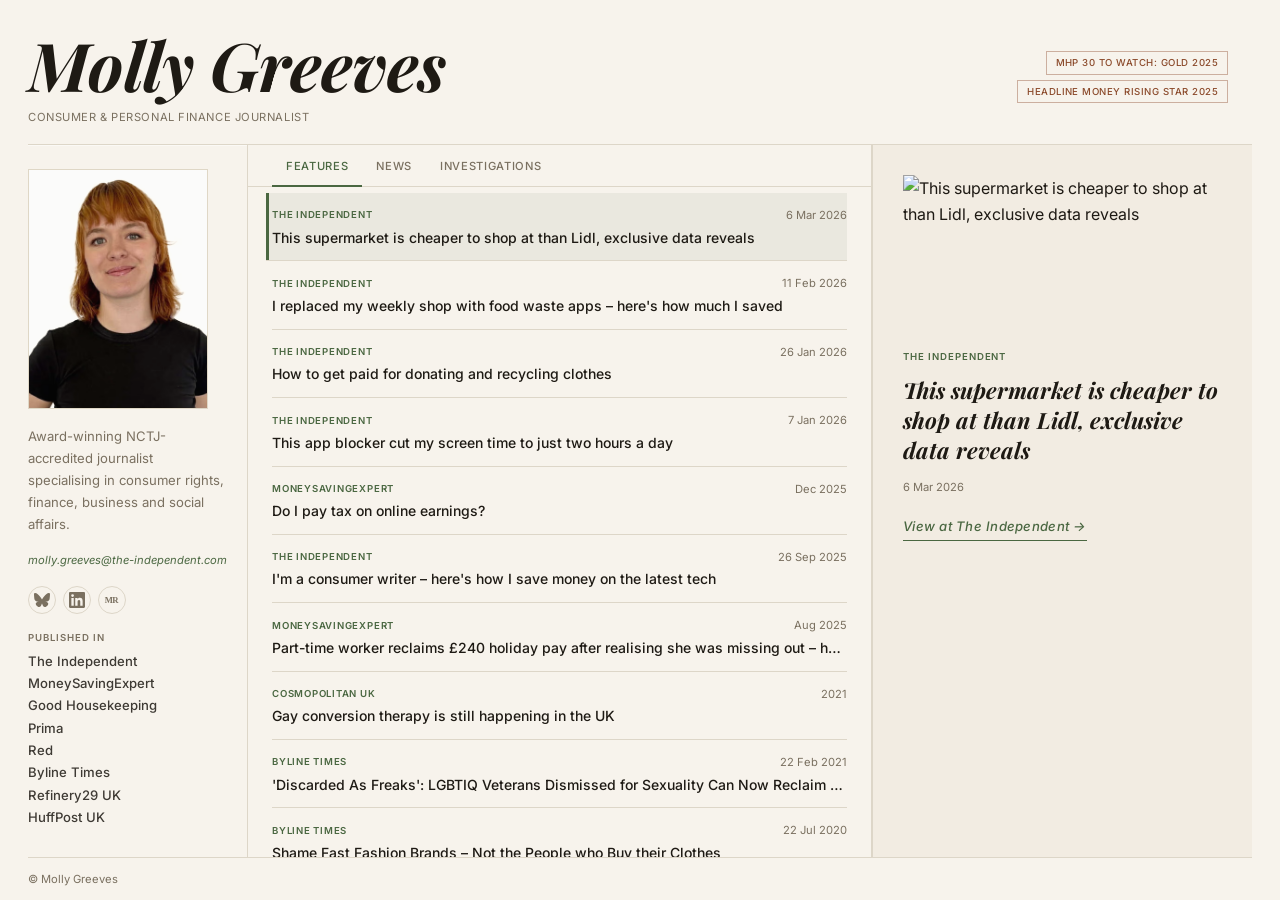
==== index.html @ 9651b490 "Tweaks" ====
<!DOCTYPE html>
<html lang="en">
<head>
  <meta charset="UTF-8">
  <meta name="viewport" content="width=device-width, initial-scale=1.0">
  <title>Molly Greeves – Journalist</title>
  <link rel="preconnect" href="https://fonts.googleapis.com">
  <link rel="preconnect" href="https://fonts.gstatic.com" crossorigin>
  <link href="https://fonts.googleapis.com/css2?family=Inter:wght@400;500;600&family=Playfair+Display:ital,wght@0,700;1,400;1,700&display=swap" rel="stylesheet">
  <link rel="stylesheet" href="theme-literary.css">
</head>
<body>
  <div class="site-wrapper">

    <!-- HEADER -->
    <header class="site-header">
      <div class="header-inner">
        <div class="header-name-block">
          <h1>Molly Greeves</h1>
          <p class="tagline">Consumer &amp; Personal Finance Journalist</p>
        </div>
        <div class="header-awards">
          <a href="https://www.mhpgroup.com/30-to-watch-journalism-awards-2025-gold-winners-revealed/" class="award-chip" target="_blank" rel="noopener noreferrer">MHP 30 to Watch: Gold 2025</a>
          <a href="https://headlinemoneyawards.co.uk/2026/en/page/rising-star-of-the-year-consumer-2025" class="award-chip" target="_blank" rel="noopener noreferrer">Headline Money Rising Star 2025</a>
        </div>
      </div>
      <div class="header-rule"></div>
    </header>

    <!-- MAIN 3-COLUMN LAYOUT -->
    <div class="main-layout">

      <!-- LEFT: Info column -->
      <div class="col-info">
        <div class="info-photo">
          <img src="./molly-greeves.avif" alt="Portrait of Molly Greeves" width="180" height="240">
        </div>
        <p class="info-bio">Award-winning NCTJ-accredited journalist specialising in consumer rights, finance, business and social affairs.</p>
        <a href="mailto:molly.greeves@the-independent.com" class="contact-email">molly.greeves@the-independent.com</a>
        <div class="social-icons">
          <a href="https://bsky.app/profile/mollygreeves.bsky.social" class="social-icon" aria-label="Bluesky" title="Bluesky" rel="noopener noreferrer" target="_blank">
            <svg xmlns="http://www.w3.org/2000/svg" width="16" height="16" viewBox="0 0 568 501" fill="currentColor" aria-hidden="true">
              <path d="M123.121 33.664C188.241 82.553 258.14 181.68 284 234.873c25.86-53.192 95.759-152.32 160.879-201.209C491.866-1.611 568-28.906 568 57.947c0 17.346-9.945 145.713-15.778 166.555-20.275 72.453-94.155 90.933-159.875 79.748C507.222 323.8 536.444 388.56 473.333 453.32c-119.86 122.992-172.272-30.859-185.702-70.281-2.462-7.227-3.614-10.608-3.631-7.733-.017-2.875-1.169.506-3.631 7.733-13.43 39.422-65.842 193.273-185.702 70.281-63.111-64.76-33.889-129.52 80.986-149.07-65.72 11.185-139.6-7.295-159.875-79.748C9.945 203.659 0 75.293 0 57.947 0-28.906 76.135-1.611 123.121 33.664z"/>
            </svg>
          </a>
          <a href="https://uk.linkedin.com/in/molly-greeves-81921115a" class="social-icon" aria-label="LinkedIn" title="LinkedIn" rel="noopener noreferrer" target="_blank">
            <svg xmlns="http://www.w3.org/2000/svg" width="16" height="16" viewBox="0 0 24 24" fill="currentColor" aria-hidden="true">
              <path d="M20.447 20.452h-3.554v-5.569c0-1.328-.027-3.037-1.852-3.037-1.853 0-2.136 1.445-2.136 2.939v5.667H9.351V9h3.414v1.561h.046c.477-.9 1.637-1.85 3.37-1.85 3.601 0 4.267 2.37 4.267 5.455v6.286zM5.337 7.433a2.062 2.062 0 0 1-2.063-2.065 2.064 2.064 0 1 1 2.063 2.065zm1.782 13.019H3.555V9h3.564v11.452zM22.225 0H1.771C.792 0 0 .774 0 1.729v20.542C0 23.227.792 24 1.771 24h20.451C23.2 24 24 23.227 24 22.271V1.729C24 .774 23.2 0 22.222 0h.003z"/>
            </svg>
          </a>
          <a href="https://muckrack.com/molly-greeves" class="social-icon" aria-label="Muck Rack" title="Muck Rack" rel="noopener noreferrer" target="_blank">
            <svg xmlns="http://www.w3.org/2000/svg" width="16" height="16" viewBox="0 0 24 24" fill="currentColor" aria-hidden="true">
              <text x="1" y="17" font-family="serif" font-size="13" font-weight="bold" letter-spacing="-1">MR</text>
            </svg>
          </a>
        </div>
        <div class="info-published">
          <h3 class="info-label">Published in</h3>
          <ul class="info-pub-list">
            <li><a href="https://www.independent.co.uk/author/molly-greeves" target="_blank" rel="noopener noreferrer">The Independent</a></li>
            <li><a href="https://www.moneysavingexpert.com/team/molly-greeves/" target="_blank" rel="noopener noreferrer">MoneySavingExpert</a></li>
            <li><a href="https://www.goodhousekeeping.com/uk/author/241026/molly-greeves/" target="_blank" rel="noopener noreferrer">Good Housekeeping</a></li>
            <li>Prima</li>
            <li>Red</li>
            <li><a href="https://bylinetimes.com/author/mollygreeves/" target="_blank" rel="noopener noreferrer">Byline Times</a></li>
            <li><a href="https://www.refinery29.com/en-gb/author/molly-greeves" target="_blank" rel="noopener noreferrer">Refinery29 UK</a></li>
            <li><a href="https://www.huffingtonpost.co.uk/author/molly-greeves" target="_blank" rel="noopener noreferrer">HuffPost UK</a></li>
          </ul>
        </div>
      </div>

      <!-- CENTER: Tabs + List -->
      <div class="col-list">
        <nav class="list-tabs" role="tablist">
          <button class="list-tab active" data-tab="features" role="tab" aria-selected="true">Features</button>
          <button class="list-tab" data-tab="news" role="tab" aria-selected="false">News</button>
          <button class="list-tab" data-tab="investigations" role="tab" aria-selected="false">Investigations</button>
        </nav>

        <!-- FEATURES -->
        <ul class="item-list active" id="tab-features" role="tabpanel"></ul>

        <!-- NEWS -->
        <ul class="item-list" id="tab-news" role="tabpanel"></ul>

        <!-- INVESTIGATIONS -->
        <ul class="item-list" id="tab-investigations" role="tabpanel"></ul>
      </div>

      <!-- RIGHT: Preview pane -->
      <aside class="col-preview">
        <div class="preview-inner">
          <div class="preview-content" id="preview-content">
            <img class="preview-image" id="preview-image-el" src="" alt="" style="display:none">
            <p class="preview-pub" id="preview-pub-el"></p>
            <h2 class="preview-title" id="preview-title-el"></h2>
            <p class="preview-date" id="preview-date-el"></p>
            <p class="preview-excerpt" id="preview-excerpt-el"></p>
            <a href="#!" class="preview-cta" id="preview-cta-el" target="_blank" rel="noopener noreferrer">Read article &rarr;</a>
          </div>
        </div>
      </aside>

    </div><!-- /.main-layout -->

    <!-- FOOTER -->
    <footer class="site-footer">
      <p>&copy; Molly Greeves</p>
    </footer>

  </div><!-- /.site-wrapper -->

  <script src="content.js"></script>
  <script src="script.js"></script>
</body>
</html>
---- theme-literary.css ----
/* ══════════════════════════════════════════════════════════════
   THEME: Literary
   Warm parchment cream, aged-ink dark brown, dusty sage accent.
   Evokes quality long-form writing — think LRB, NYRB, or the
   endpapers of a well-made book. Restrained, considered, serious.
   ══════════════════════════════════════════════════════════════ */

/* ── Reset & Base ─────────────────────────────────────────────── */
*, *::before, *::after {
  box-sizing: border-box;
  margin: 0;
  padding: 0;
}

:root {
  --bg: #f7f3ec;
  --text: #1e1a14;
  --accent: #4a6741;          /* muted sage/forest green */
  --accent-warm: #8b4a2b;     /* terracotta — awards, badges, recognition */
  --muted: #7a7060;
  --border: #ddd6c8;
  --preview-bg: #f2ece2;
}

html, body {
  height: 100%;
  overflow: hidden;
}

body {
  background: var(--bg);
  color: var(--text);
  font-family: 'Inter', system-ui, sans-serif;
  line-height: 1.65;
  font-size: 16px;
}

a {
  color: inherit;
  text-decoration: none;
}

ul {
  list-style: none;
}

/* ── Page Load ─────────────────────────────────────────────────── */
@keyframes siteFadeIn {
  from { opacity: 0; }
  to   { opacity: 1; }
}

/* ── Site Wrapper ─────────────────────────────────────────────── */
.site-wrapper {
  display: grid;
  grid-template-rows: auto 1fr auto;
  height: 100vh;
  max-width: 1280px;
  margin: 0 auto;
  padding: 0 28px;
  overflow: hidden;
  animation: siteFadeIn 2.5s ease;
}

/* ── Header ───────────────────────────────────────────────────── */
.site-header {
  padding: 28px 0 0;
  background: var(--bg);
  flex-shrink: 0;
}

.header-inner {
  display: grid;
  grid-template-columns: 1fr auto auto;
  gap: 24px;
  align-items: center;
  padding-bottom: 18px;
}

.site-header h1 {
  font-family: 'Playfair Display', Georgia, serif;
  font-size: clamp(2.8rem, 5.5vw, 4.2rem);
  font-style: italic;
  font-weight: 700;
  letter-spacing: -0.01em;
  line-height: 1.08;
  color: var(--text);
}

.tagline {
  font-size: 0.7rem;
  font-weight: 400;
  letter-spacing: 0.05em;
  text-transform: uppercase;
  color: var(--muted);
  margin-top: 7px;
  font-style: normal;
}

.header-awards {
  display: flex;
  flex-direction: column;
  align-items: flex-end;
  gap: 5px;
  flex-shrink: 0;
}

/* Awards use terracotta — consistent signal for achievement/recognition */
.award-chip {
  display: inline-block;
  font-size: 0.6rem;
  font-weight: 500;
  letter-spacing: 0.05em;
  text-transform: uppercase;
  color: var(--accent-warm);
  border: 1px solid rgba(139, 74, 43, 0.4);
  border-radius: 0;
  padding: 3px 9px;
  white-space: nowrap;
  transition: transform 0.2s ease, background-color 0.2s ease;
  font-family: 'Inter', system-ui, sans-serif;
}

.award-chip:hover {
  transform: translateY(-1px);
  background: rgba(139, 74, 43, 0.07);
}

.award-chip:focus-visible {
  outline: 2px solid var(--accent-warm);
  outline-offset: 2px;
}

.header-contact {
  display: flex;
  flex-direction: column;
  align-items: flex-end;
  gap: 8px;
  flex-shrink: 0;
}

.contact-email {
  font-size: 0.7rem;
  color: var(--accent);
  font-weight: 400;
  font-style: italic;
  transition: opacity 0.15s;
}

.contact-email:hover { opacity: 0.7; }

.contact-email:focus-visible {
  outline: 2px solid var(--accent);
  outline-offset: 2px;
}

.social-icons {
  display: flex;
  gap: 7px;
  align-items: center;
}

.social-icon {
  display: flex;
  align-items: center;
  justify-content: center;
  width: 28px;
  height: 28px;
  color: var(--muted);
  border: 1px solid var(--border);
  border-radius: 50%;
  transition: color 0.2s, border-color 0.2s, transform 0.15s ease;
}

.social-icon:hover {
  color: var(--accent);
  border-color: var(--accent);
  transform: scale(1.1);
}

.social-icon:focus-visible {
  outline: 2px solid var(--accent);
  outline-offset: 2px;
}

.header-rule {
  height: 1px;
  background: var(--border);
  border: none;
  box-shadow: 0 1px 0 rgba(255,255,255,0.5);
}

/* ── Main 3-Column Layout ─────────────────────────────────────── */
.main-layout {
  display: grid;
  grid-template-columns: 220px 1fr 380px;
  gap: 0;
  overflow: hidden;
  min-height: 0;
}

/* ── Left: Info Column ────────────────────────────────────────── */
.col-info {
  padding: 24px 20px 24px 0;
  border-right: 1px solid var(--border);
  display: flex;
  flex-direction: column;
  gap: 16px;
  overflow: hidden;
}

.info-photo img {
  display: block;
  width: 100%;
  max-width: 180px;
  height: auto;
  aspect-ratio: 3 / 4;
  object-fit: cover;
  border: 1px solid var(--border);
  filter: sepia(8%) contrast(0.97);
  transition: filter 0.5s ease;
}

.info-photo:hover img {
  filter: sepia(0%) contrast(1);
}

.info-bio {
  font-size: 0.82rem;
  line-height: 1.68;
  color: var(--muted);
}

.info-label {
  font-size: 0.6rem;
  font-weight: 600;
  letter-spacing: 0.1em;
  text-transform: uppercase;
  color: var(--muted);
  margin-bottom: 6px;
}

.info-pub-list {
  display: flex;
  flex-direction: column;
  gap: 4px;
}

.info-pub-list li {
  font-size: 0.82rem;
  color: var(--text);
  font-weight: 500;
  line-height: 1.4;
  opacity: 0.85;
}

.info-pub-list li a {
  position: relative;
  display: inline-block;
}

.info-pub-list li a::after {
  content: '';
  position: absolute;
  bottom: -1px;
  left: 0;
  width: 0;
  height: 1px;
  background: var(--accent);
  transition: width 0.25s ease;
}

.info-pub-list li a:hover::after {
  width: 100%;
}

/* ── Center: List Column ─────────────────────────────────────── */
.col-list {
  display: flex;
  flex-direction: column;
  overflow: hidden;
  min-height: 0;
  border-right: 1px solid var(--border);
}

/* Tabs */
.list-tabs {
  display: flex;
  gap: 0;
  border-bottom: 1px solid var(--border);
  flex-shrink: 0;
  padding: 0 24px;
  background: var(--bg);
}

.list-tab {
  background: transparent;
  border: none;
  border-bottom: 2px solid transparent;
  font-family: 'Inter', system-ui, sans-serif;
  font-size: 0.7rem;
  font-weight: 500;
  letter-spacing: 0.06em;
  text-transform: uppercase;
  color: var(--muted);
  cursor: pointer;
  padding: 14px 14px 12px;
  margin-bottom: -1px;
  transition: color 0.2s, border-color 0.2s;
}

.list-tab:hover { color: var(--text); }

.list-tab.active {
  color: var(--accent);
  border-bottom-color: var(--accent);
}

.list-tab:focus-visible {
  outline: 2px solid var(--accent);
  outline-offset: -4px;
}

/* Item list (scrollable) */
.item-list {
  display: none;
  flex-direction: column;
  overflow-y: auto;
  flex: 1;
  padding: 6px 24px 0;
  scrollbar-width: thin;
  scrollbar-color: var(--border) transparent;
}

.item-list.active { display: flex; }

.item-list::-webkit-scrollbar { width: 4px; }
.item-list::-webkit-scrollbar-track { background: transparent; }
.item-list::-webkit-scrollbar-thumb { background: var(--border); border-radius: 0; }

/* Individual rows */
.list-item {
  display: flex;
  flex-direction: column;
  gap: 4px;
  padding: 13px 0;
  border-left: none;
  border-bottom: 1px solid var(--border);
  cursor: pointer;
  transition: background 0.15s, box-shadow 0.15s;
  min-width: 0;
}

.list-item:hover {
  background: rgba(74, 103, 65, 0.05);
  padding-left: 6px;
  margin-left: -6px;
  transition: background 0.2s, padding-left 0.2s;
}

/* Selected state — persists until another item is chosen */
.list-item.selected {
  background: rgba(74, 103, 65, 0.08);
  box-shadow: inset 3px 0 0 var(--accent);
  padding-left: 6px;
  margin-left: -6px;
}

.list-item.selected:hover {
  padding-left: 6px;
  margin-left: -6px;
  background: rgba(74, 103, 65, 0.11);
}

.list-item:focus-visible {
  outline: 2px solid var(--accent);
  outline-offset: -2px;
}

.item-meta {
  display: flex;
  align-items: center;
  justify-content: space-between;
  gap: 8px;
  min-width: 0;
}

.item-pub {
  font-size: 0.6rem;
  font-weight: 600;
  letter-spacing: 0.08em;
  text-transform: uppercase;
  color: var(--accent);
  white-space: nowrap;
  display: flex;
  align-items: center;
  gap: 5px;
}

.item-title {
  font-size: 0.875rem;
  font-weight: 500;
  color: var(--text);
  white-space: nowrap;
  overflow: hidden;
  text-overflow: ellipsis;
  line-height: 1.35;
}

.item-year {
  font-size: 0.7rem;
  color: var(--muted);
  flex-shrink: 0;
  white-space: nowrap;
  font-weight: 400;
}

.item-badge {
  display: inline-block;
  padding: 1px 6px;
  font-size: 0.57rem;
  font-weight: 600;
  letter-spacing: 0.07em;
  text-transform: uppercase;
  background: transparent;
  color: var(--accent-warm);
  border: 1px solid var(--accent-warm);
  border-radius: 0;
  flex-shrink: 0;
  white-space: nowrap;
  line-height: 1.6;
}

.item-badge.campaign {
  background: var(--accent-warm);
  color: var(--bg);
}

/* ── Right: Preview Pane ─────────────────────────────────────── */
.col-preview {
  position: relative;
  overflow: hidden;
  background: var(--preview-bg);
  border-left: 1px solid var(--border);
}

.preview-inner {
  position: relative;
  height: 100%;
  width: 100%;
}

.preview-default,
.preview-content {
  position: absolute;
  inset: 0;
  padding: 30px 30px 26px;
  transition: opacity 0.3s ease, transform 0.3s ease;
  overflow-y: auto;
  scrollbar-width: thin;
  scrollbar-color: var(--border) transparent;
}

.preview-default { opacity: 1; pointer-events: auto; }
.preview-content { opacity: 0; pointer-events: none; transform: translateY(8px); }

.preview-inner.showing-content .preview-default { opacity: 0; pointer-events: none; }
.preview-inner.showing-content .preview-content { opacity: 1; pointer-events: auto; transform: translateY(0); }

.preview-photo img {
  display: block;
  width: 100%;
  max-width: 280px;
  height: auto;
  aspect-ratio: 3 / 4;
  object-fit: cover;
  border: 1px solid var(--border);
  margin-bottom: 18px;
  filter: sepia(8%) contrast(0.97);
}

.preview-default-bio {
  font-size: 0.82rem;
  color: var(--muted);
  line-height: 1.75;
  font-style: italic;
}

.preview-image {
  width: 100%;
  height: 160px;
  object-fit: cover;
  margin-bottom: 14px;
  display: block;
}

.preview-pub {
  font-size: 0.6rem;
  font-weight: 600;
  letter-spacing: 0.1em;
  text-transform: uppercase;
  color: var(--accent);
  margin-bottom: 10px;
}

.preview-title {
  font-family: 'Playfair Display', Georgia, serif;
  font-size: 1.4rem;
  font-weight: 700;
  font-style: italic;
  line-height: 1.35;
  color: var(--text);
  margin-bottom: 12px;
}

.preview-date {
  font-size: 0.7rem;
  color: var(--muted);
  margin-bottom: 16px;
  font-weight: 400;
}

.preview-excerpt {
  font-size: 0.875rem;
  color: var(--muted);
  line-height: 1.8;
  margin-bottom: 20px;
}

.preview-excerpt:empty { display: none; }

.preview-badge {
  display: inline-block;
  padding: 2px 8px;
  font-size: 0.6rem;
  font-weight: 600;
  letter-spacing: 0.08em;
  text-transform: uppercase;
  border-radius: 0;
  margin-bottom: 12px;
  background: transparent;
  color: var(--accent-warm);
  border: 1px solid var(--accent-warm);
}

.preview-badge.campaign {
  background: var(--accent-warm);
  color: var(--bg);
}

.preview-cta {
  display: inline-block;
  font-size: 0.82rem;
  font-weight: 500;
  color: var(--accent);
  letter-spacing: 0.02em;
  transition: opacity 0.15s;
  border-bottom: 1px solid currentColor;
  padding-bottom: 2px;
  font-style: italic;
}

.preview-cta:hover { opacity: 0.7; }

.preview-cta .cta-arrow {
  display: inline-block;
  transition: transform 0.2s ease;
}

.preview-cta:hover .cta-arrow {
  transform: translateX(4px);
}

.preview-cta:focus-visible {
  outline: 2px solid var(--accent);
  outline-offset: 3px;
}

/* ── Footer ───────────────────────────────────────────────────── */
.site-footer {
  padding: 12px 0;
  border-top: 1px solid var(--border);
  background: var(--bg);
  flex-shrink: 0;
}

.site-footer p {
  font-size: 0.7rem;
  color: var(--muted);
}

.site-footer a {
  color: var(--accent);
  transition: opacity 0.15s;
}

.site-footer a:hover { opacity: 0.7; }

/* ── Mobile (≤900px) ─────────────────────────────────────────── */
@media (max-width: 900px) {
  html, body { overflow: auto; }

  .site-wrapper {
    height: auto;
    overflow: auto;
    padding: 0 16px;
    grid-template-rows: auto auto auto;
  }

  .header-inner {
    grid-template-columns: 1fr;
    gap: 12px;
  }

  .header-awards,
  .header-contact { align-items: flex-start; }

  .header-awards {
    flex-direction: row;
    flex-wrap: wrap;
    gap: 4px;
  }

  .main-layout {
    grid-template-columns: 1fr;
    overflow: visible;
  }

  .col-info {
    display: grid;
    grid-template-columns: 100px 1fr;
    grid-template-rows: auto auto;
    column-gap: 16px;
    row-gap: 12px;
    align-items: start;
    border-right: none;
    border-bottom: 1px solid var(--border);
    padding: 20px 0;
    flex-direction: unset;
    flex-wrap: unset;
  }

  .info-photo {
    grid-row: 1 / 2;
    grid-column: 1 / 2;
  }

  .info-bio,
  .contact-email,
  .social-icons {
    grid-column: 2 / 3;
  }

  .info-published {
    grid-column: 1 / -1;
    border-top: 1px solid var(--border);
    padding-top: 12px;
  }

  .info-photo img { max-width: 100px; }

  .col-list {
    border-right: none;
    overflow: visible;
  }

  .item-list {
    overflow: visible;
    max-height: none;
  }

  .col-preview { display: none; }

  .list-tabs {
    padding: 0;
    overflow-x: auto;
    scrollbar-width: none;
  }

  .list-tabs::-webkit-scrollbar { display: none; }
  .list-tab { white-space: nowrap; flex-shrink: 0; }

  .item-list { padding: 0 4px; }

  .item-title {
    white-space: normal;
    overflow: visible;
    text-overflow: unset;
  }

  .list-item {
    min-height: 56px;
  }

  .list-item:active {
    background: rgba(74, 103, 65, 0.06);
  }

  /* No selected indicator on mobile — no preview pane to connect it to */
  .list-item.selected {
    box-shadow: none;
    background: transparent;
  }
}

/* ── Reduced motion ──────────────────────────────────────────── */
@media (prefers-reduced-motion: reduce) {
  *, *::before, *::after {
    transition-duration: 0.01ms !important;
    animation-duration: 0.01ms !important;
  }
}
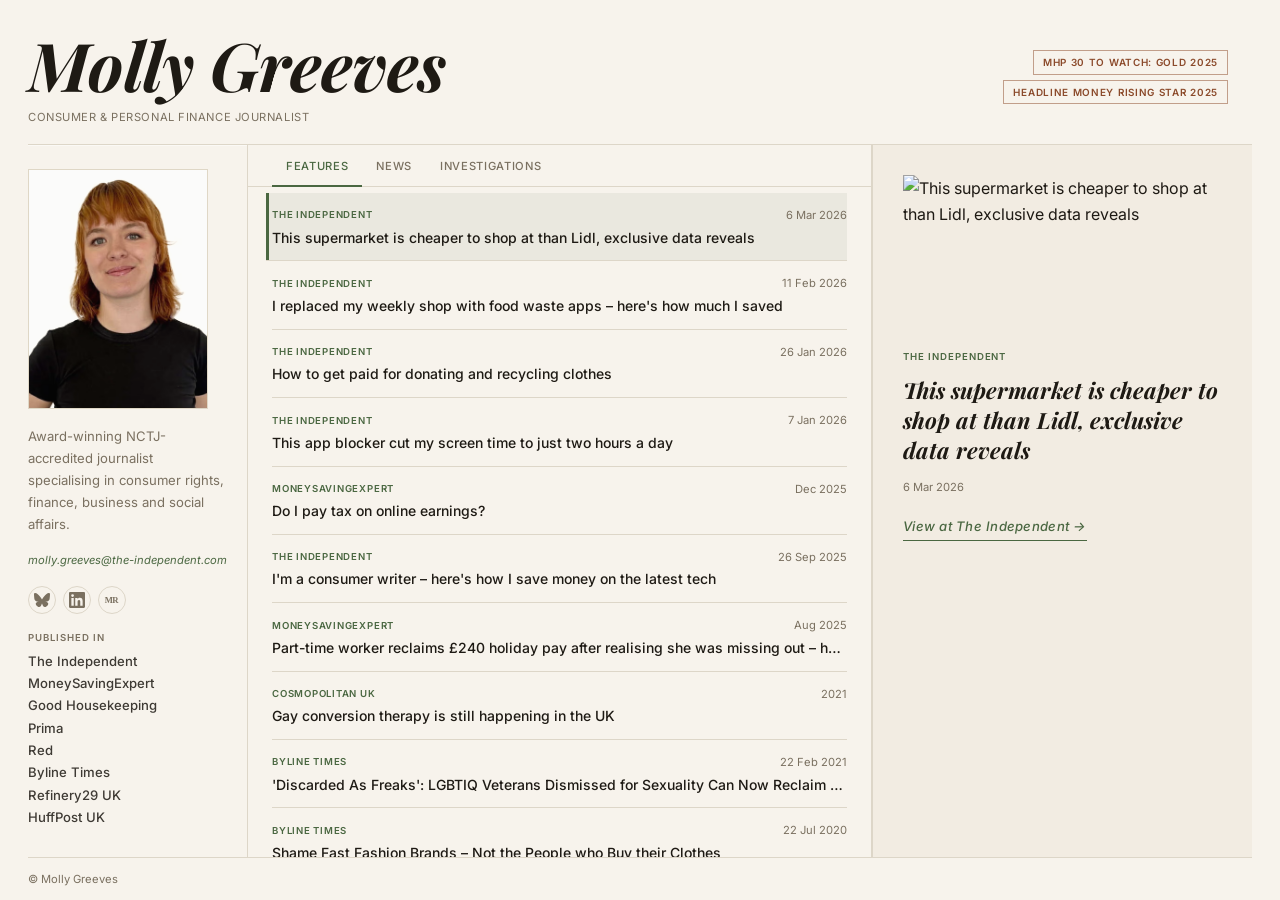
==== commit 83f9874c: "Mobile changes" ====
--- a/index.html
+++ b/index.html
@@ -110,6 +110,19 @@
 
   </div><!-- /.site-wrapper -->
 
+  <!-- MOBILE: Article preview sheet (hidden on desktop) -->
+  <div class="mobile-sheet-overlay" id="mobile-sheet-overlay" aria-hidden="true"></div>
+  <div class="mobile-sheet" id="mobile-sheet" role="dialog" aria-modal="true" aria-hidden="true" aria-labelledby="sheet-title-el">
+    <div class="mobile-sheet-handle" aria-hidden="true"></div>
+    <div class="mobile-sheet-inner">
+      <p class="mobile-sheet-pub" id="sheet-pub-el"></p>
+      <h2 class="mobile-sheet-title" id="sheet-title-el"></h2>
+      <p class="mobile-sheet-date" id="sheet-date-el"></p>
+      <p class="mobile-sheet-excerpt" id="sheet-excerpt-el"></p>
+      <a href="#!" class="mobile-sheet-cta" id="sheet-cta-el" target="_blank" rel="noopener noreferrer">Read article &rarr;</a>
+    </div>
+  </div>
+
   <script src="content.js"></script>
   <script src="script.js"></script>
 </body>
--- a/theme-literary.css
+++ b/theme-literary.css
@@ -108,12 +108,12 @@
 /* Awards use terracotta — consistent signal for achievement/recognition */
 .award-chip {
   display: inline-block;
-  font-size: 0.6rem;
-  font-weight: 500;
-  letter-spacing: 0.05em;
+  font-size: 0.62rem;
+  font-weight: 600;
+  letter-spacing: 0.07em;
   text-transform: uppercase;
   color: var(--accent-warm);
-  border: 1px solid rgba(139, 74, 43, 0.4);
+  border: 1.5px solid rgba(139, 74, 43, 0.5);
   border-radius: 0;
   padding: 3px 9px;
   white-space: nowrap;
@@ -696,10 +696,132 @@
     background: rgba(74, 103, 65, 0.06);
   }
 
-  /* No selected indicator on mobile — no preview pane to connect it to */
+  /* Selected state restored — connects visually to the bottom sheet */
   .list-item.selected {
-    box-shadow: none;
-    background: transparent;
+    background: rgba(74, 103, 65, 0.06);
+    box-shadow: inset 3px 0 0 var(--accent);
+    padding-left: 6px;
+    margin-left: -6px;
+  }
+
+  /* ── Social icons: larger touch targets on mobile ──────────── */
+  .social-icon {
+    width: 36px;
+    height: 36px;
+  }
+}
+
+/* ── Mobile sheet (≤900px) ───────────────────────────────────── */
+.mobile-sheet-overlay,
+.mobile-sheet {
+  display: none;
+}
+
+@media (max-width: 900px) {
+  .mobile-sheet-overlay {
+    display: block;
+    position: fixed;
+    inset: 0;
+    background: rgba(30, 26, 20, 0);
+    z-index: 100;
+    pointer-events: none;
+    transition: background 0.3s ease;
+  }
+
+  .mobile-sheet-overlay.visible {
+    background: rgba(30, 26, 20, 0.4);
+    pointer-events: auto;
+  }
+
+  .mobile-sheet {
+    display: block;
+    position: fixed;
+    bottom: 0;
+    left: 0;
+    right: 0;
+    background: var(--preview-bg);
+    border-top: 2px solid var(--text);
+    box-shadow: 0 -4px 0 var(--border);
+    z-index: 101;
+    transform: translateY(100%);
+    transition: transform 0.32s cubic-bezier(0.32, 0.72, 0, 1);
+    max-height: 72vh;
+    overflow-y: auto;
+    -webkit-overflow-scrolling: touch;
+    scrollbar-width: thin;
+    scrollbar-color: var(--border) transparent;
+  }
+
+  .mobile-sheet.visible {
+    transform: translateY(0);
+  }
+
+  .mobile-sheet-handle {
+    width: 36px;
+    height: 3px;
+    background: var(--border);
+    border-radius: 2px;
+    margin: 14px auto 0;
+  }
+
+  .mobile-sheet-inner {
+    padding: 18px 22px calc(22px + env(safe-area-inset-bottom, 0px));
+  }
+
+  .mobile-sheet-pub {
+    font-size: 0.6rem;
+    font-weight: 600;
+    letter-spacing: 0.1em;
+    text-transform: uppercase;
+    color: var(--accent);
+    margin-bottom: 10px;
+  }
+
+  .mobile-sheet-title {
+    font-family: 'Playfair Display', Georgia, serif;
+    font-size: 1.3rem;
+    font-weight: 700;
+    font-style: italic;
+    line-height: 1.3;
+    color: var(--text);
+    margin-bottom: 8px;
+    letter-spacing: -0.01em;
+  }
+
+  .mobile-sheet-date {
+    font-size: 0.7rem;
+    color: var(--muted);
+    margin-bottom: 14px;
+  }
+
+  .mobile-sheet-excerpt {
+    font-size: 0.875rem;
+    color: var(--muted);
+    line-height: 1.8;
+    margin-bottom: 22px;
+  }
+
+  .mobile-sheet-excerpt:empty { display: none; }
+
+  .mobile-sheet-cta {
+    display: block;
+    background: var(--accent);
+    color: var(--bg);
+    text-align: center;
+    padding: 14px 20px;
+    font-family: 'Inter', system-ui, sans-serif;
+    font-size: 0.75rem;
+    font-weight: 600;
+    letter-spacing: 0.08em;
+    text-transform: uppercase;
+    transition: opacity 0.15s;
+  }
+
+  .mobile-sheet-cta:active { opacity: 0.8; }
+
+  .mobile-sheet-cta:focus-visible {
+    outline: 2px solid var(--accent-warm);
+    outline-offset: 2px;
   }
 }
 
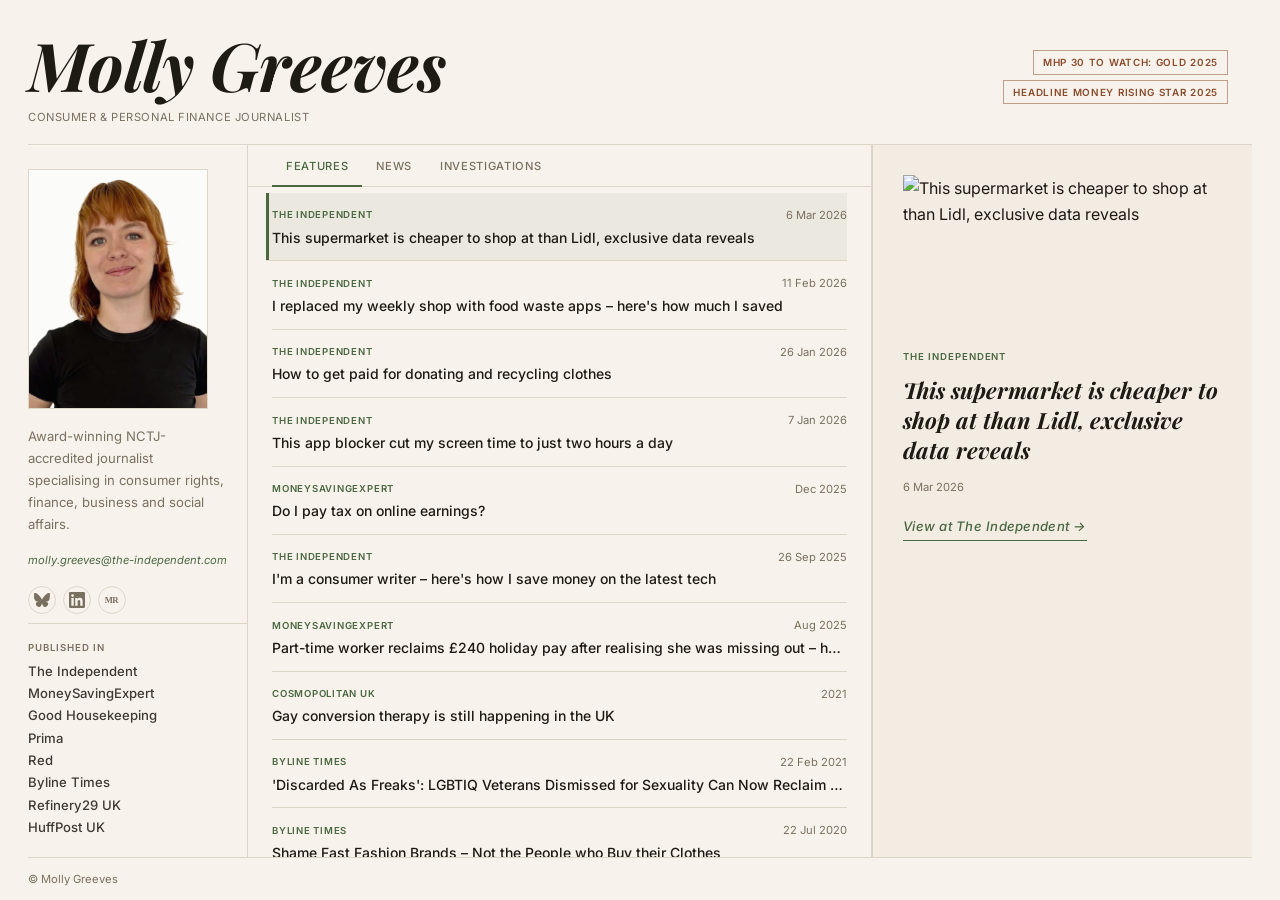
==== commit f3516a04: "Mobile tweaks" ====
--- a/index.html
+++ b/index.html
@@ -54,19 +54,6 @@
             </svg>
           </a>
         </div>
-        <div class="info-published">
-          <h3 class="info-label">Published in</h3>
-          <ul class="info-pub-list">
-            <li><a href="https://www.independent.co.uk/author/molly-greeves" target="_blank" rel="noopener noreferrer">The Independent</a></li>
-            <li><a href="https://www.moneysavingexpert.com/team/molly-greeves/" target="_blank" rel="noopener noreferrer">MoneySavingExpert</a></li>
-            <li><a href="https://www.goodhousekeeping.com/uk/author/241026/molly-greeves/" target="_blank" rel="noopener noreferrer">Good Housekeeping</a></li>
-            <li>Prima</li>
-            <li>Red</li>
-            <li><a href="https://bylinetimes.com/author/mollygreeves/" target="_blank" rel="noopener noreferrer">Byline Times</a></li>
-            <li><a href="https://www.refinery29.com/en-gb/author/molly-greeves" target="_blank" rel="noopener noreferrer">Refinery29 UK</a></li>
-            <li><a href="https://www.huffingtonpost.co.uk/author/molly-greeves" target="_blank" rel="noopener noreferrer">HuffPost UK</a></li>
-          </ul>
-        </div>
       </div>
 
       <!-- CENTER: Tabs + List -->
@@ -101,6 +88,21 @@
         </div>
       </aside>
 
+      <!-- PUBLISHED IN (below article list on mobile, col-1 row-2 on desktop) -->
+      <div class="info-published">
+        <h3 class="info-label">Published in</h3>
+        <ul class="info-pub-list">
+          <li><a href="https://www.independent.co.uk/author/molly-greeves" target="_blank" rel="noopener noreferrer">The Independent</a></li>
+          <li><a href="https://www.moneysavingexpert.com/team/molly-greeves/" target="_blank" rel="noopener noreferrer">MoneySavingExpert</a></li>
+          <li><a href="https://www.goodhousekeeping.com/uk/author/241026/molly-greeves/" target="_blank" rel="noopener noreferrer">Good Housekeeping</a></li>
+          <li>Prima</li>
+          <li>Red</li>
+          <li><a href="https://bylinetimes.com/author/mollygreeves/" target="_blank" rel="noopener noreferrer">Byline Times</a></li>
+          <li><a href="https://www.refinery29.com/en-gb/author/molly-greeves" target="_blank" rel="noopener noreferrer">Refinery29 UK</a></li>
+          <li><a href="https://www.huffingtonpost.co.uk/author/molly-greeves" target="_blank" rel="noopener noreferrer">HuffPost UK</a></li>
+        </ul>
+      </div>
+
     </div><!-- /.main-layout -->
 
     <!-- FOOTER -->
--- a/theme-literary.css
+++ b/theme-literary.css
@@ -194,9 +194,26 @@
 .main-layout {
   display: grid;
   grid-template-columns: 220px 1fr 380px;
+  grid-template-rows: 1fr auto;
   gap: 0;
   overflow: hidden;
   min-height: 0;
+}
+
+/* Publications: pinned to col-1 row-2 on desktop */
+.info-published {
+  grid-column: 1 / 2;
+  grid-row: 2;
+  padding: 16px 20px 20px 0;
+  border-right: 1px solid var(--border);
+  border-top: 1px solid var(--border);
+  overflow: hidden;
+}
+
+/* col-list and col-preview span both grid rows so they keep full height */
+.col-list,
+.col-preview {
+  grid-row: 1 / 3;
 }
 
 /* ── Left: Info Column ────────────────────────────────────────── */
@@ -221,8 +238,10 @@
   transition: filter 0.5s ease;
 }
 
+@media (hover: hover) {
 .info-photo:hover img {
   filter: sepia(0%) contrast(1);
+  }
 }
 
 .info-bio {
@@ -259,6 +278,7 @@
   display: inline-block;
 }
 
+@media (hover: hover) {
 .info-pub-list li a::after {
   content: '';
   position: absolute;
@@ -272,6 +292,7 @@
 
 .info-pub-list li a:hover::after {
   width: 100%;
+  }
 }
 
 /* ── Center: List Column ─────────────────────────────────────── */
@@ -351,11 +372,13 @@
   min-width: 0;
 }
 
+@media (hover: hover) {
 .list-item:hover {
   background: rgba(74, 103, 65, 0.05);
   padding-left: 6px;
   margin-left: -6px;
   transition: background 0.2s, padding-left 0.2s;
+  }
 }
 
 /* Selected state — persists until another item is chosen */
@@ -623,6 +646,7 @@
 
   .main-layout {
     grid-template-columns: 1fr;
+    grid-template-rows: auto;
     overflow: visible;
   }
 
@@ -651,10 +675,19 @@
     grid-column: 2 / 3;
   }
 
+  /* Publications: full-width below the article list on mobile */
   .info-published {
-    grid-column: 1 / -1;
+    grid-column: unset;
+    grid-row: unset;
+    border-right: none;
     border-top: 1px solid var(--border);
-    padding-top: 12px;
+    padding: 20px 0 28px;
+  }
+
+  .info-pub-list {
+    display: grid;
+    grid-template-columns: 1fr 1fr;
+    gap: 6px 20px;
   }
 
   .info-photo img { max-width: 100px; }
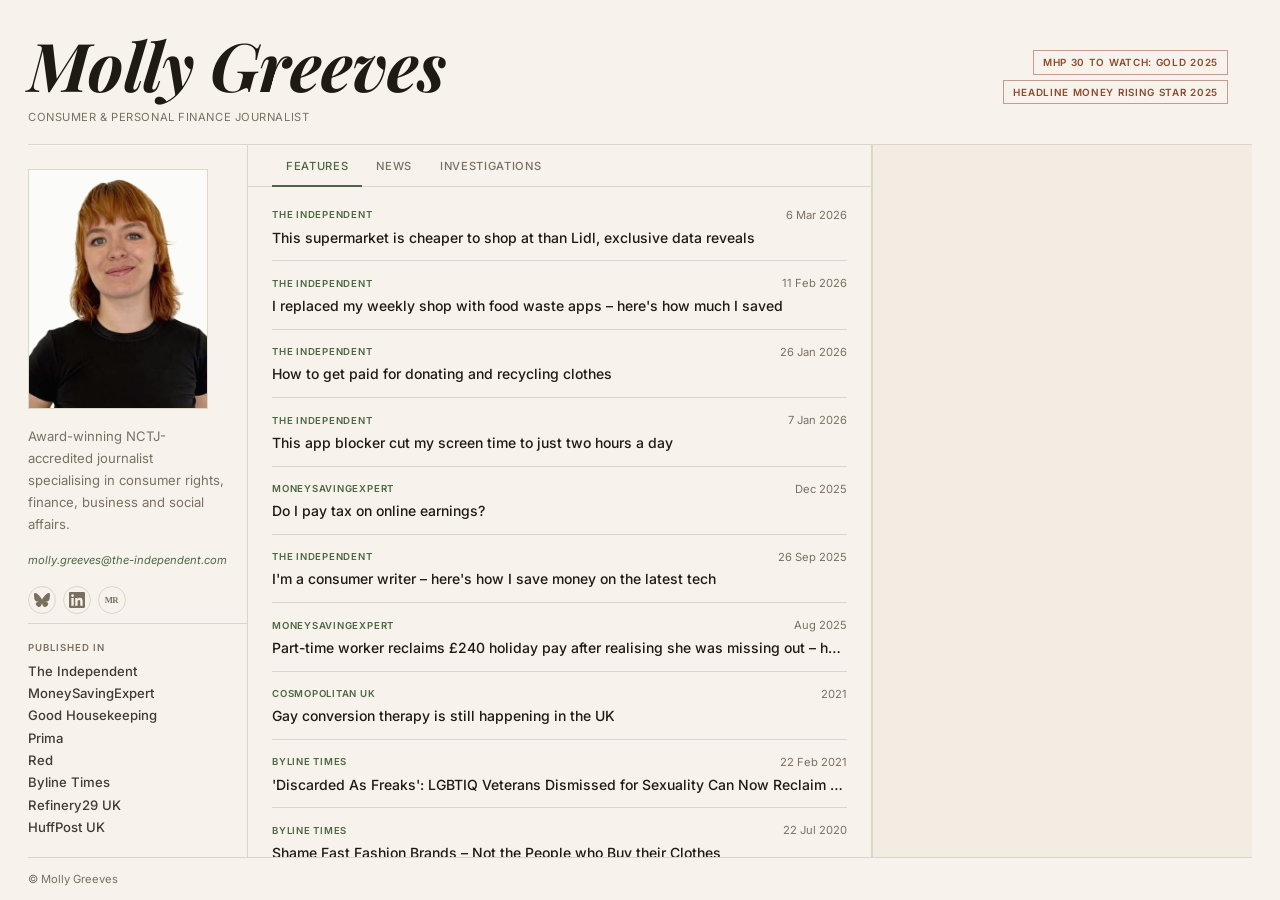
==== commit 360abede: "Add cms" ====
--- a/index.html
+++ b/index.html
@@ -125,7 +125,6 @@
     </div>
   </div>
 
-  <script src="content.js"></script>
   <script src="script.js"></script>
 </body>
 </html>
--- a/theme-literary.css
+++ b/theme-literary.css
@@ -59,7 +59,7 @@
   margin: 0 auto;
   padding: 0 28px;
   overflow: hidden;
-  animation: siteFadeIn 2.5s ease;
+  animation: siteFadeIn 0.6s ease;
 }
 
 /* ── Header ───────────────────────────────────────────────────── */
@@ -145,6 +145,9 @@
   font-weight: 400;
   font-style: italic;
   transition: opacity 0.15s;
+  overflow-wrap: break-word;
+  word-break: break-all;
+  min-width: 0;
 }
 
 .contact-email:hover { opacity: 0.7; }
@@ -644,16 +647,22 @@
     gap: 4px;
   }
 
+  .award-chip { white-space: normal; }
+
   .main-layout {
     grid-template-columns: 1fr;
     grid-template-rows: auto;
     overflow: visible;
   }
 
+  .col-list,
+  .col-preview {
+    grid-row: auto;
+  }
+
   .col-info {
     display: grid;
     grid-template-columns: 100px 1fr;
-    grid-template-rows: auto auto;
     column-gap: 16px;
     row-gap: 12px;
     align-items: start;
@@ -665,7 +674,7 @@
   }
 
   .info-photo {
-    grid-row: 1 / 2;
+    grid-row: 1 / 4;
     grid-column: 1 / 2;
   }
 
@@ -737,10 +746,10 @@
     margin-left: -6px;
   }
 
-  /* ── Social icons: larger touch targets on mobile ──────────── */
+  /* ── Social icons: WCAG 2.5.5 minimum 44×44px touch targets ── */
   .social-icon {
-    width: 36px;
-    height: 36px;
+    width: 44px;
+    height: 44px;
   }
 }
 
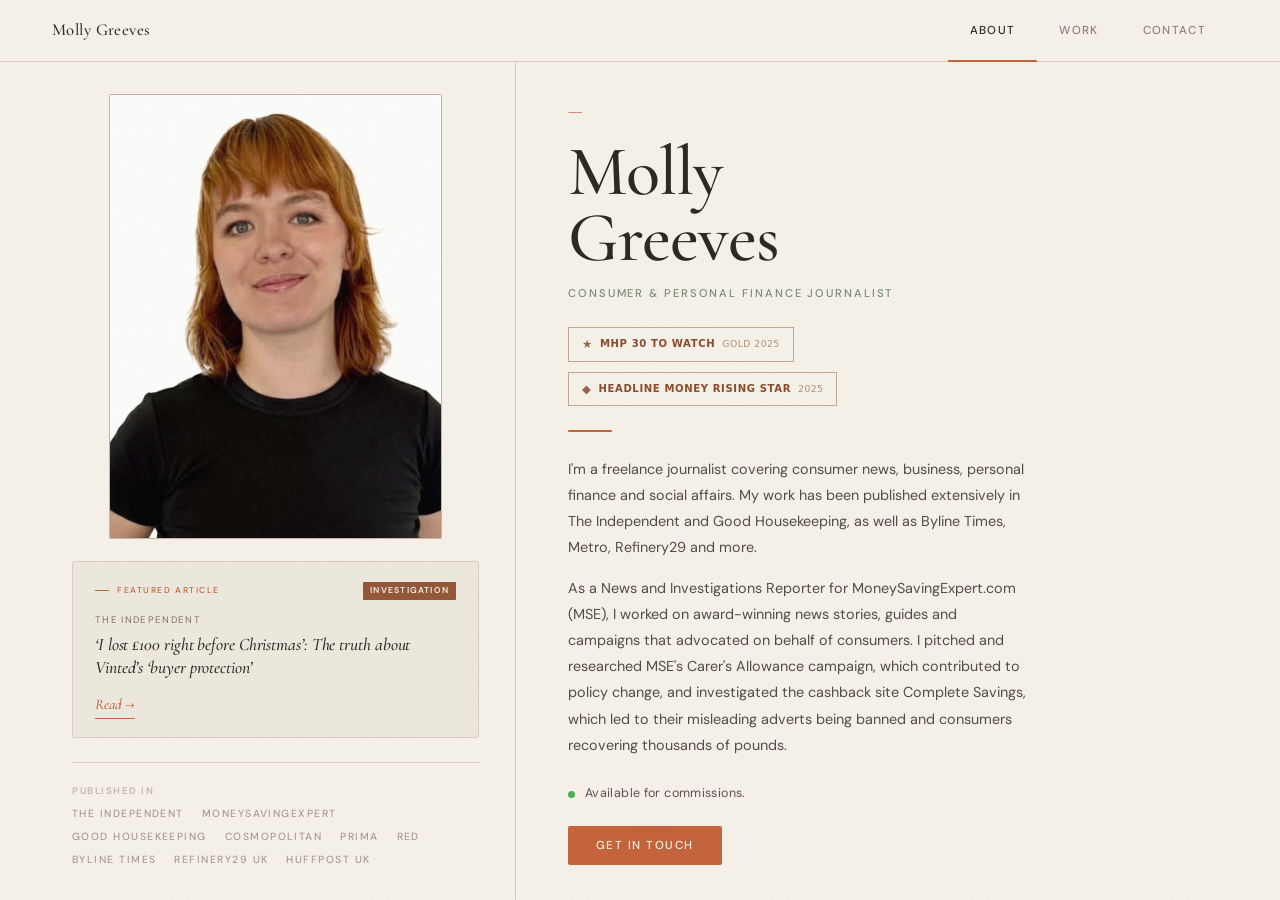
==== commit f714e08a: "V2 on desktop" ====
--- a/index.html
+++ b/index.html
@@ -3,6 +3,7 @@
 <head>
   <meta charset="UTF-8">
   <meta name="viewport" content="width=device-width, initial-scale=1.0">
+  <script>if(window.matchMedia('(min-width:768px)').matches){window.location.replace('/v2/');}</script>
   <title>Molly Greeves – Journalist</title>
   <link rel="preconnect" href="https://fonts.googleapis.com">
   <link rel="preconnect" href="https://fonts.gstatic.com" crossorigin>
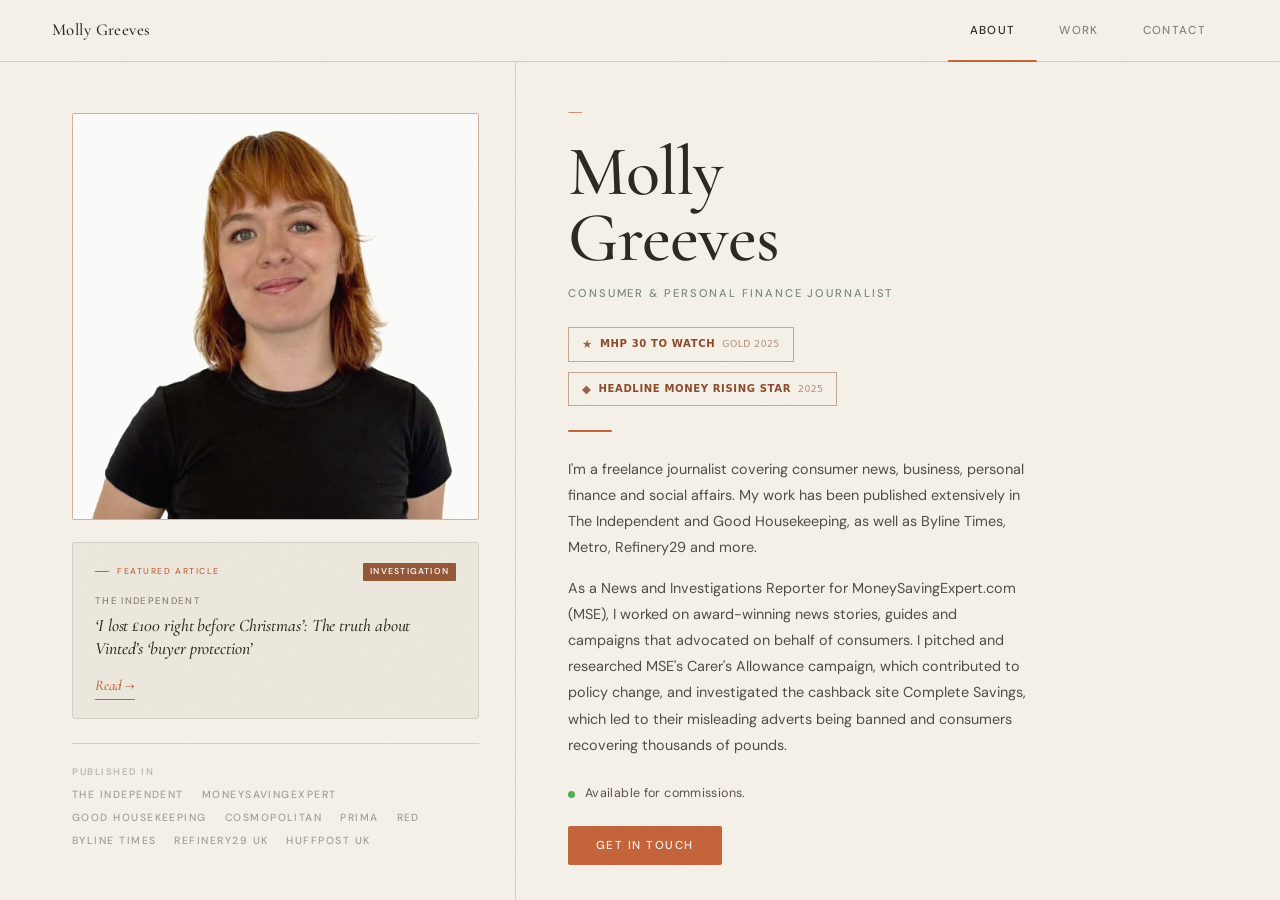
==== commit a8f9226f: "Mobile v2" ====
--- a/index.html
+++ b/index.html
@@ -3,127 +3,162 @@
 <head>
   <meta charset="UTF-8">
   <meta name="viewport" content="width=device-width, initial-scale=1.0">
-  <script>if(window.matchMedia('(min-width:768px)').matches){window.location.replace('/v2/');}</script>
-  <title>Molly Greeves – Journalist</title>
+  <title>Molly Greeves</title>
+  <meta name="description" content="Molly Greeves is a consumer finance journalist at The Independent. Award-winning coverage of personal finance, consumer rights, cost of living, and investigations.">
+  <meta property="og:title" content="Molly Greeves — Consumer Finance Journalist">
+  <meta property="og:description" content="Award-winning consumer finance journalist at The Independent. Investigations, features, and personal finance coverage.">
+  <meta property="og:url" content="https://mollygreeves.com">
+  <meta property="og:type" content="website">
+  <meta name="twitter:card" content="summary">
+  <meta name="twitter:title" content="Molly Greeves — Consumer Finance Journalist">
+  <meta name="twitter:description" content="Award-winning consumer finance journalist at The Independent. Investigations, features, and personal finance coverage.">
   <link rel="preconnect" href="https://fonts.googleapis.com">
   <link rel="preconnect" href="https://fonts.gstatic.com" crossorigin>
-  <link href="https://fonts.googleapis.com/css2?family=Inter:wght@400;500;600&family=Playfair+Display:ital,wght@0,700;1,400;1,700&display=swap" rel="stylesheet">
-  <link rel="stylesheet" href="theme-literary.css">
+  <link href="https://fonts.googleapis.com/css2?family=Cormorant+Garamond:ital,wght@0,400;0,500;0,600;1,400;1,500&family=DM+Sans:ital,opsz,wght@0,9..40,300;0,9..40,400;0,9..40,500;1,9..40,400&display=swap" rel="stylesheet">
+  <link rel="stylesheet" href="styles.css">
 </head>
 <body>
+
+  <!-- LOADER — theatrical entrance, shown once per session -->
+  <div id="loader" aria-hidden="true">
+    <div class="loader-inner">
+      <h1 class="loader-name">Molly Greeves</h1>
+      <div class="loader-rule"></div>
+      <p class="loader-credential"></p>
+    </div>
+  </div>
+
   <div class="site-wrapper">
 
-    <!-- HEADER -->
-    <header class="site-header">
-      <div class="header-inner">
-        <div class="header-name-block">
-          <h1>Molly Greeves</h1>
-          <p class="tagline">Consumer &amp; Personal Finance Journalist</p>
-        </div>
-        <div class="header-awards">
-          <a href="https://www.mhpgroup.com/30-to-watch-journalism-awards-2025-gold-winners-revealed/" class="award-chip" target="_blank" rel="noopener noreferrer">MHP 30 to Watch: Gold 2025</a>
-          <a href="https://headlinemoneyawards.co.uk/2026/en/page/rising-star-of-the-year-consumer-2025" class="award-chip" target="_blank" rel="noopener noreferrer">Headline Money Rising Star 2025</a>
-        </div>
-      </div>
-      <div class="header-rule"></div>
+    <!-- ── Tab Bar ── -->
+    <header class="tab-bar">
+      <a class="site-name" href="#about" data-tab="about" aria-label="Molly Greeves — home">
+        <span class="site-name-text">Molly Greeves</span>
+      </a>
+      <nav class="tab-nav" aria-label="Main navigation">
+        <button class="tab-btn active" data-tab="about" aria-selected="true" role="tab">About</button>
+        <button class="tab-btn" data-tab="work" aria-selected="false" role="tab">Work</button>
+        <button class="tab-btn" data-tab="contact" aria-selected="false" role="tab">Contact</button>
+        <div class="tab-indicator" aria-hidden="true"></div>
+      </nav>
     </header>
 
-    <!-- MAIN 3-COLUMN LAYOUT -->
-    <div class="main-layout">
+    <!-- ── Tab Content ── -->
+    <main class="tab-content">
 
-      <!-- LEFT: Info column -->
-      <div class="col-info">
-        <div class="info-photo">
-          <img src="./molly-greeves.avif" alt="Portrait of Molly Greeves" width="180" height="240">
+      <!-- About -->
+      <section class="tab-panel active" id="about" role="tabpanel" aria-label="About">
+        <div class="about-layout">
+
+          <div class="about-left">
+            <div class="portrait-frame" style="--delay:120ms">
+              <img
+                src="./molly-greeves.avif"
+                alt="Molly Greeves, consumer finance journalist"
+                class="portrait-img"
+              >
+            </div>
+            <a class="latest-investigation" href="#" style="--delay:380ms" aria-label="Latest investigation" target="_blank" rel="noopener noreferrer">
+              <div class="li-kicker">
+                <span class="li-kicker-text">Featured article</span>
+                <span class="li-tag">Investigation</span>
+              </div>
+              <div class="li-pub"></div>
+              <div class="li-title"></div>
+              <div class="li-cta">Read&nbsp;&rarr;</div>
+            </a>
+            <div class="publication-logos" style="--delay:380ms" aria-label="Published in">
+              <span class="pub-label">Published in</span>
+              <a class="pub-logo" href="https://www.independent.co.uk/author/molly-greeves" target="_blank" rel="noopener noreferrer">The Independent</a>
+              <a class="pub-logo" href="https://www.moneysavingexpert.com/team/molly-greeves/" target="_blank" rel="noopener noreferrer">MoneySavingExpert</a>
+              <a class="pub-logo" href="https://www.goodhousekeeping.com/uk/author/241026/molly-greeves/" target="_blank" rel="noopener noreferrer">Good Housekeeping</a>
+              <span class="pub-logo">Cosmopolitan</span>
+              <span class="pub-logo">Prima</span>
+              <span class="pub-logo">Red</span>
+              <a class="pub-logo" href="https://bylinetimes.com/author/mollygreeves/" target="_blank" rel="noopener noreferrer">Byline Times</a>
+              <a class="pub-logo" href="https://www.refinery29.com/en-gb/author/molly-greeves" target="_blank" rel="noopener noreferrer">Refinery29 UK</a>
+              <a class="pub-logo" href="https://www.huffingtonpost.co.uk/author/molly-greeves" target="_blank" rel="noopener noreferrer">HuffPost UK</a>
+            </div>
+          </div>
+
+          <div class="about-right">
+            <div class="hero-text">
+              <span class="hero-ornament" style="--delay:60ms" aria-hidden="true">&#8212;</span>
+              <h1 class="hero-name" style="--delay:160ms">Molly <br>Greeves</h1>
+              <p class="hero-role" style="--delay:260ms"></p>
+              <div class="award-chips">
+                <a class="award-chip" href="https://www.mhpgroup.com/30-to-watch-journalism-awards-2025-gold-winners-revealed" target="_blank" rel="noopener noreferrer">
+                  <span class="award-chip-icon" aria-hidden="true">★</span>
+                  <span class="award-chip-label">MHP 30 to Watch</span>
+                  <span class="award-chip-detail">Gold 2025</span>
+                </a>
+                <a class="award-chip" href="https://headlinemoneyawards.co.uk/2026/en/page/rising-star-of-the-year-consumer-2025" target="_blank" rel="noopener noreferrer">
+                  <span class="award-chip-icon" aria-hidden="true">◆</span>
+                  <span class="award-chip-label">Headline Money Rising Star</span>
+                  <span class="award-chip-detail">2025</span>
+                </a>
+              </div>
+              <div class="hero-rule" style="--delay:310ms" aria-hidden="true"></div>
+              <p class="hero-availability" style="--delay:510ms">
+                <span class="availability-dot" aria-hidden="true"></span>
+              </p>
+              <button class="contact-cta" data-tab="contact" style="--delay:580ms">Get in touch</button>
+            </div>
+          </div>
+
         </div>
-        <p class="info-bio">Award-winning NCTJ-accredited journalist specialising in consumer rights, finance, business and social affairs.</p>
-        <a href="mailto:molly.greeves@the-independent.com" class="contact-email">molly.greeves@the-independent.com</a>
-        <div class="social-icons">
-          <a href="https://bsky.app/profile/mollygreeves.bsky.social" class="social-icon" aria-label="Bluesky" title="Bluesky" rel="noopener noreferrer" target="_blank">
-            <svg xmlns="http://www.w3.org/2000/svg" width="16" height="16" viewBox="0 0 568 501" fill="currentColor" aria-hidden="true">
-              <path d="M123.121 33.664C188.241 82.553 258.14 181.68 284 234.873c25.86-53.192 95.759-152.32 160.879-201.209C491.866-1.611 568-28.906 568 57.947c0 17.346-9.945 145.713-15.778 166.555-20.275 72.453-94.155 90.933-159.875 79.748C507.222 323.8 536.444 388.56 473.333 453.32c-119.86 122.992-172.272-30.859-185.702-70.281-2.462-7.227-3.614-10.608-3.631-7.733-.017-2.875-1.169.506-3.631 7.733-13.43 39.422-65.842 193.273-185.702 70.281-63.111-64.76-33.889-129.52 80.986-149.07-65.72 11.185-139.6-7.295-159.875-79.748C9.945 203.659 0 75.293 0 57.947 0-28.906 76.135-1.611 123.121 33.664z"/>
-            </svg>
-          </a>
-          <a href="https://uk.linkedin.com/in/molly-greeves-81921115a" class="social-icon" aria-label="LinkedIn" title="LinkedIn" rel="noopener noreferrer" target="_blank">
-            <svg xmlns="http://www.w3.org/2000/svg" width="16" height="16" viewBox="0 0 24 24" fill="currentColor" aria-hidden="true">
-              <path d="M20.447 20.452h-3.554v-5.569c0-1.328-.027-3.037-1.852-3.037-1.853 0-2.136 1.445-2.136 2.939v5.667H9.351V9h3.414v1.561h.046c.477-.9 1.637-1.85 3.37-1.85 3.601 0 4.267 2.37 4.267 5.455v6.286zM5.337 7.433a2.062 2.062 0 0 1-2.063-2.065 2.064 2.064 0 1 1 2.063 2.065zm1.782 13.019H3.555V9h3.564v11.452zM22.225 0H1.771C.792 0 0 .774 0 1.729v20.542C0 23.227.792 24 1.771 24h20.451C23.2 24 24 23.227 24 22.271V1.729C24 .774 23.2 0 22.222 0h.003z"/>
-            </svg>
-          </a>
-          <a href="https://muckrack.com/molly-greeves" class="social-icon" aria-label="Muck Rack" title="Muck Rack" rel="noopener noreferrer" target="_blank">
-            <svg xmlns="http://www.w3.org/2000/svg" width="16" height="16" viewBox="0 0 24 24" fill="currentColor" aria-hidden="true">
-              <text x="1" y="17" font-family="serif" font-size="13" font-weight="bold" letter-spacing="-1">MR</text>
-            </svg>
-          </a>
+      </section>
+
+      <!-- Work -->
+      <section class="tab-panel" id="work" role="tabpanel" aria-label="Work">
+        <div class="work-layout">
+          <div class="work-header">
+            <h2 class="section-heading">Work</h2>
+            <div class="filter-bar" role="group" aria-label="Filter articles by type">
+              <button class="filter-btn active" data-filter="all">All</button>
+              <button class="filter-btn" data-filter="investigations">Investigations</button>
+              <button class="filter-btn" data-filter="features">Features</button>
+              <button class="filter-btn" data-filter="news">News</button>
+            </div>
+          </div>
+          <div class="articles-grid" id="articlesGrid" role="list"></div>
         </div>
-      </div>
+      </section>
 
-      <!-- CENTER: Tabs + List -->
-      <div class="col-list">
-        <nav class="list-tabs" role="tablist">
-          <button class="list-tab active" data-tab="features" role="tab" aria-selected="true">Features</button>
-          <button class="list-tab" data-tab="news" role="tab" aria-selected="false">News</button>
-          <button class="list-tab" data-tab="investigations" role="tab" aria-selected="false">Investigations</button>
-        </nav>
-
-        <!-- FEATURES -->
-        <ul class="item-list active" id="tab-features" role="tabpanel"></ul>
-
-        <!-- NEWS -->
-        <ul class="item-list" id="tab-news" role="tabpanel"></ul>
-
-        <!-- INVESTIGATIONS -->
-        <ul class="item-list" id="tab-investigations" role="tabpanel"></ul>
-      </div>
-
-      <!-- RIGHT: Preview pane -->
-      <aside class="col-preview">
-        <div class="preview-inner">
-          <div class="preview-content" id="preview-content">
-            <img class="preview-image" id="preview-image-el" src="" alt="" style="display:none">
-            <p class="preview-pub" id="preview-pub-el"></p>
-            <h2 class="preview-title" id="preview-title-el"></h2>
-            <p class="preview-date" id="preview-date-el"></p>
-            <p class="preview-excerpt" id="preview-excerpt-el"></p>
-            <a href="#!" class="preview-cta" id="preview-cta-el" target="_blank" rel="noopener noreferrer">Read article &rarr;</a>
+      <!-- Contact -->
+      <section class="tab-panel" id="contact" role="tabpanel" aria-label="Contact">
+        <div class="contact-layout">
+          <div class="contact-inner">
+            <div class="contact-avail"></div>
+            <h2 class="contact-heading">Get in touch.</h2>
+            <p class="contact-body"></p>
+            <a href="" class="contact-email"></a>
+            <div class="contact-social">
+              <a href="https://bsky.app/profile/mollygreeves.bsky.social" class="social-link" target="_blank" rel="noopener noreferrer" aria-label="BlueSky / X">
+                <svg xmlns="http://www.w3.org/2000/svg" width="16" height="16" viewBox="0 0 568 501" fill="currentColor" aria-hidden="true">
+                  <path d="M123.121 33.664C188.241 82.553 258.14 181.68 284 234.873c25.86-53.192 95.759-152.32 160.879-201.209C491.866-1.611 568-28.906 568 57.947c0 17.346-9.945 145.713-15.778 166.555-20.275 72.453-94.155 90.933-159.875 79.748C507.222 323.8 536.444 388.56 473.333 453.32c-119.86 122.992-172.272-30.859-185.702-70.281-2.462-7.227-3.614-10.608-3.631-7.733-.017-2.875-1.169.506-3.631 7.733-13.43 39.422-65.842 193.273-185.702 70.281-63.111-64.76-33.889-129.52 80.986-149.07-65.72 11.185-139.6-7.295-159.875-79.748C9.945 203.659 0 75.293 0 57.947 0-28.906 76.135-1.611 123.121 33.664z"/>
+                </svg>
+              </a>
+              <a href="https://uk.linkedin.com/in/molly-greeves-81921115a" class="social-link" target="_blank" rel="noopener noreferrer" aria-label="LinkedIn">
+                <svg width="20" height="20" viewBox="0 0 24 24" fill="currentColor" aria-hidden="true">
+                  <path d="M20.447 20.452h-3.554v-5.569c0-1.328-.027-3.037-1.852-3.037-1.853 0-2.136 1.445-2.136 2.939v5.667H9.351V9h3.414v1.561h.046c.477-.9 1.637-1.85 3.37-1.85 3.601 0 4.267 2.37 4.267 5.455v6.286zM5.337 7.433a2.062 2.062 0 01-2.063-2.065 2.064 2.064 0 112.063 2.065zm1.782 13.019H3.555V9h3.564v11.452zM22.225 0H1.771C.792 0 0 .774 0 1.729v20.542C0 23.227.792 24 1.771 24h20.451C23.2 24 24 23.227 24 22.271V1.729C24 .774 23.2 0 22.222 0h.003z"/>
+                </svg>
+              </a>
+              <a href="https://muckrack.com/molly-greeves" class="social-link" aria-label="Muck Rack" title="Muck Rack" rel="noopener noreferrer" target="_blank">
+                <svg xmlns="http://www.w3.org/2000/svg" width="16" height="16" viewBox="0 0 24 24" fill="currentColor" aria-hidden="true">
+                  <text x="1" y="17" font-family="serif" font-size="13" font-weight="bold" letter-spacing="-1">MR</text>
+                </svg>
+              </a>
+            </div>
+            <div class="contact-signature">
+              <span class="sig-name">Molly Greeves</span>
+              <span class="sig-title"></span>
+            </div>
           </div>
         </div>
-      </aside>
+      </section>
 
-      <!-- PUBLISHED IN (below article list on mobile, col-1 row-2 on desktop) -->
-      <div class="info-published">
-        <h3 class="info-label">Published in</h3>
-        <ul class="info-pub-list">
-          <li><a href="https://www.independent.co.uk/author/molly-greeves" target="_blank" rel="noopener noreferrer">The Independent</a></li>
-          <li><a href="https://www.moneysavingexpert.com/team/molly-greeves/" target="_blank" rel="noopener noreferrer">MoneySavingExpert</a></li>
-          <li><a href="https://www.goodhousekeeping.com/uk/author/241026/molly-greeves/" target="_blank" rel="noopener noreferrer">Good Housekeeping</a></li>
-          <li>Prima</li>
-          <li>Red</li>
-          <li><a href="https://bylinetimes.com/author/mollygreeves/" target="_blank" rel="noopener noreferrer">Byline Times</a></li>
-          <li><a href="https://www.refinery29.com/en-gb/author/molly-greeves" target="_blank" rel="noopener noreferrer">Refinery29 UK</a></li>
-          <li><a href="https://www.huffingtonpost.co.uk/author/molly-greeves" target="_blank" rel="noopener noreferrer">HuffPost UK</a></li>
-        </ul>
-      </div>
-
-    </div><!-- /.main-layout -->
-
-    <!-- FOOTER -->
-    <footer class="site-footer">
-      <p>&copy; Molly Greeves</p>
-    </footer>
-
-  </div><!-- /.site-wrapper -->
-
-  <!-- MOBILE: Article preview sheet (hidden on desktop) -->
-  <div class="mobile-sheet-overlay" id="mobile-sheet-overlay" aria-hidden="true"></div>
-  <div class="mobile-sheet" id="mobile-sheet" role="dialog" aria-modal="true" aria-hidden="true" aria-labelledby="sheet-title-el">
-    <div class="mobile-sheet-handle" aria-hidden="true"></div>
-    <div class="mobile-sheet-inner">
-      <p class="mobile-sheet-pub" id="sheet-pub-el"></p>
-      <h2 class="mobile-sheet-title" id="sheet-title-el"></h2>
-      <p class="mobile-sheet-date" id="sheet-date-el"></p>
-      <p class="mobile-sheet-excerpt" id="sheet-excerpt-el"></p>
-      <a href="#!" class="mobile-sheet-cta" id="sheet-cta-el" target="_blank" rel="noopener noreferrer">Read article &rarr;</a>
-    </div>
+    </main>
   </div>
 
   <script src="script.js"></script>
--- a/styles.css
+++ b/styles.css
@@ -0,0 +1,1098 @@
+/* ============================================================
+   DESIGN TOKENS
+   ============================================================ */
+:root {
+  --bg:           #F5F0E8;
+  --surface:      #EDE8DE;
+  --surface-alt:  #E8E2D6;
+  --text:         #2C2820;
+  --text-mid:     #5A5248;
+  --text-muted:   #8A8178;
+  --accent:       #C4633A;
+  --accent-dark:  #A8522E;
+  --accent-warm: #8b4a2b;
+  --sage:         #7A8C78;
+  --border:       #D4CEC4;
+  --border-light: #E2DDD6;
+  --loader-bg: #C4633A;
+
+  --serif: 'Cormorant Garamond', Georgia, 'Times New Roman', serif;
+  --sans:  'DM Sans', system-ui, -apple-system, sans-serif;
+
+  --tab-h: 62px;
+  --radius: 2px;
+
+  --shadow-soft:  0 2px 16px rgba(44, 40, 32, 0.07);
+  --shadow-card:  0 4px 24px rgba(44, 40, 32, 0.09);
+  --shadow-lift:  0 8px 36px rgba(44, 40, 32, 0.14);
+
+  --ease-out:   cubic-bezier(0.22, 1, 0.36, 1);
+  --ease-in-out: cubic-bezier(0.4, 0, 0.2, 1);
+}
+
+/* ============================================================
+   RESET & BASE
+   ============================================================ */
+*, *::before, *::after {
+  box-sizing: border-box;
+  margin: 0;
+  padding: 0;
+}
+
+html {
+  height: 100%;
+  overflow: hidden;
+  -webkit-text-size-adjust: 100%;
+  background-color: var(--loader-bg);
+}
+
+body {
+  height: 100%;
+  overflow: hidden;
+  font-family: var(--sans);
+  font-size: 16px;
+  line-height: 1.6;
+  background-color: var(--bg);
+  color: var(--text);
+  -webkit-font-smoothing: antialiased;
+  -moz-osx-font-smoothing: grayscale;
+}
+
+/* Paper grain overlay */
+body::after {
+  content: '';
+  position: fixed;
+  inset: 0;
+  pointer-events: none;
+  z-index: 9000;
+  background-image: url("data:image/svg+xml,%3Csvg xmlns='http://www.w3.org/2000/svg' width='300' height='300'%3E%3Cfilter id='n'%3E%3CfeTurbulence type='fractalNoise' baseFrequency='0.75' numOctaves='4' stitchTiles='stitch'/%3E%3CfeColorMatrix type='saturate' values='0'/%3E%3C/filter%3E%3Crect width='300' height='300' filter='url(%23n)' opacity='1'/%3E%3C/svg%3E");
+  background-size: 200px 200px;
+  opacity: 0.03;
+}
+
+img { display: block; max-width: 100%; }
+button { font-family: inherit; }
+a { text-decoration: none; }
+
+/* ============================================================
+   LOADER
+   ============================================================ */
+#loader {
+  position: fixed;
+  inset: 0;
+  z-index: 1000;
+  background: var(--loader-bg);
+  display: flex;
+  align-items: center;
+  justify-content: center;
+  transition: opacity 0.7s ease;
+}
+
+#loader.loader--exit {
+  opacity: 0;
+  pointer-events: none;
+}
+
+#loader.loader--gone {
+  display: none;
+}
+
+.loader-inner {
+  display: flex;
+  flex-direction: column;
+  align-items: center;
+  gap: 14px;
+}
+
+@keyframes loaderNameIn {
+  from { opacity: 0; transform: translateY(20px); }
+  to   { opacity: 1; transform: translateY(0); }
+}
+
+@keyframes loaderRuleIn {
+  from { width: 0; opacity: 0; }
+  to   { width: 48px; opacity: 1; }
+}
+
+@keyframes loaderCredIn {
+  from { opacity: 0; transform: translateY(8px); }
+  to   { opacity: 1; transform: translateY(0); }
+}
+
+.loader-name {
+  font-family: var(--serif);
+  font-style: italic;
+  font-weight: 100;
+  font-size: clamp(3.8rem, 11vw, 8.5rem);
+  color: #f7f3ec;
+  letter-spacing: -0.03em;
+  line-height: 1.0;
+  text-align: center;
+  animation: loaderNameIn 0.9s cubic-bezier(0.22, 1, 0.36, 1) both;
+}
+
+.loader-rule {
+  height: 1px;
+  background: rgba(247, 243, 236, 0.28);
+  animation: loaderRuleIn 0.5s ease 0.3s both;
+  align-self: center;
+  width: 48px;
+}
+
+.loader-credential {
+  font-family: 'Inter', system-ui, sans-serif;
+  font-size: 0.68rem;
+  font-weight: 400;
+  letter-spacing: 0.16em;
+  text-transform: uppercase;
+  color: rgba(247, 243, 236, 0.45);
+  text-align: center;
+  animation: loaderCredIn 0.7s cubic-bezier(0.22, 1, 0.36, 1) 0.4s both;
+}
+
+/* ============================================================
+   SITE WRAPPER
+   ============================================================ */
+.site-wrapper {
+  display: flex;
+  flex-direction: column;
+  height: 100vh;
+  height: 100svh;
+  overflow: hidden;
+}
+
+/* ============================================================
+   TAB BAR
+   ============================================================ */
+.tab-bar {
+  display: flex;
+  align-items: center;
+  justify-content: space-between;
+  height: var(--tab-h);
+  padding: 0 52px;
+  background: var(--bg);
+  border-bottom: 1px solid var(--border);
+  flex-shrink: 0;
+  position: relative;
+  z-index: 500;
+}
+
+.site-name {
+  font-family: var(--serif);
+  font-size: 1.05rem;
+  font-weight: 500;
+  letter-spacing: 0.025em;
+  color: var(--text);
+  transition: opacity 0.15s ease;
+}
+.site-name:hover { opacity: 0.7; }
+
+.tab-nav {
+  display: flex;
+  align-items: center;
+  position: relative;
+}
+
+.tab-btn {
+  font-size: 0.72rem;
+  font-weight: 500;
+  letter-spacing: 0.115em;
+  text-transform: uppercase;
+  color: var(--text-muted);
+  background: none;
+  border: none;
+  padding: 0 22px;
+  height: var(--tab-h);
+  position: relative;
+  transition: color 0.15s ease;
+}
+.tab-btn:hover    { color: var(--text); }
+.tab-btn.active   { color: var(--text); }
+
+/* Sliding terracotta indicator */
+.tab-indicator {
+  position: absolute;
+  bottom: 0;
+  height: 2px;
+  background: var(--accent);
+  border-radius: 1px 1px 0 0;
+  transition: left 0.32s var(--ease-in-out), width 0.32s var(--ease-in-out);
+  pointer-events: none;
+}
+
+/* ============================================================
+   TAB CONTENT AREA
+   ============================================================ */
+.tab-content {
+  flex: 1;
+  position: relative;
+  overflow: hidden;
+}
+
+.tab-panel {
+  position: absolute;
+  inset: 0;
+  overflow-y: auto;
+  overflow-x: hidden;
+  opacity: 0;
+  transform: translateY(10px);
+  transition: opacity 0.26s var(--ease-out), transform 0.26s var(--ease-out);
+  pointer-events: none;
+  scrollbar-width: thin;
+  scrollbar-color: var(--border) transparent;
+}
+.tab-panel::-webkit-scrollbar       { width: 4px; }
+.tab-panel::-webkit-scrollbar-track { background: transparent; }
+.tab-panel::-webkit-scrollbar-thumb { background: var(--border); border-radius: 2px; }
+
+.tab-panel.active {
+  opacity: 1;
+  transform: translateY(0);
+  pointer-events: all;
+}
+
+/* ============================================================
+   ABOUT TAB
+   ============================================================ */
+#about {
+  overflow: hidden; /* no scroll on about — must fit */
+}
+
+.about-layout {
+  display: grid;
+  grid-template-columns: 40% 60%;
+  height: 100%;
+  max-width: 1240px;
+  width: 100%;
+  margin: 0 auto;
+}
+
+/* ── Left column ── */
+.about-left {
+  padding: 44px 36px 44px 52px;
+  display: flex;
+  flex-direction: column;
+  justify-content: center;
+  border-right: 1px solid var(--border);
+  min-height: 0;
+  overflow: hidden;
+}
+
+.portrait-frame {
+  width: 100%;
+  aspect-ratio: 1 / 1;
+  align-self: center;
+  overflow: hidden;
+  border-radius: var(--radius);
+  position: relative;
+  border: 1.5px solid rgba(139, 74, 43, 0.38);
+  flex-shrink: 0;
+}
+
+.portrait-img {
+  width: 100%;
+  height: 100%;
+  object-fit: cover;
+  object-position: center 15%;
+  filter: saturate(0.88) brightness(0.99);
+  filter: sepia(8%) contrast(0.97);
+  transition: filter 0.4s ease;
+}
+
+@media (hover: hover) {
+  .portrait-img:hover {
+    filter: sepia(0%) contrast(1);
+  }
+}
+
+/* Latest investigation card — sidecar under publication list */
+.latest-investigation {
+  display: block;
+  margin-top: 22px;
+  padding: 20px 22px 18px;
+  background: var(--surface);
+  border: 1px solid var(--border);
+  border-radius: 3px;
+  text-decoration: none;
+  color: inherit;
+  transition: background-color 0.25s var(--ease-out), transform 0.25s var(--ease-out), border-color 0.25s var(--ease-out);
+}
+.latest-investigation:hover {
+  background: rgba(166, 74, 48, 0.05);
+  border-color: rgba(166, 74, 48, 0.35);
+  transform: translateY(-1px);
+}
+.latest-investigation:focus-visible {
+  outline: 2px solid var(--accent);
+  outline-offset: 3px;
+}
+.li-kicker {
+  display: flex;
+  align-items: center;
+  gap: 10px;
+  margin-bottom: 12px;
+}
+.li-kicker-text {
+  font-size: 0.54rem;
+  font-weight: 500;
+  letter-spacing: 0.18em;
+  text-transform: uppercase;
+  color: var(--accent);
+  display: flex;
+  align-items: center;
+  gap: 8px;
+  flex: 1;
+}
+.li-kicker-text::before {
+  content: "";
+  display: inline-block;
+  width: 14px;
+  height: 1px;
+  background: var(--accent);
+}
+.li-tag {
+  font-size: 0.54rem;
+  font-weight: 600;
+  letter-spacing: 0.14em;
+  text-transform: uppercase;
+  background: rgba(139, 74, 43, 0.92);
+  color: var(--bg);
+  padding: 2px 7px;
+  border-radius: 1px;
+}
+.li-pub {
+  font-size: 0.6rem;
+  font-weight: 500;
+  letter-spacing: 0.14em;
+  text-transform: uppercase;
+  color: var(--text-muted);
+  margin-bottom: 6px;
+}
+.li-title {
+  font-family: var(--serif);
+  font-style: italic;
+  font-weight: 500;
+  font-size: 1.1rem;
+  line-height: 1.32;
+  letter-spacing: -0.005em;
+  color: var(--text);
+  margin-bottom: 12px;
+}
+.li-cta {
+  font-family: var(--serif);
+  font-style: italic;
+  font-weight: 500;
+  font-size: 0.92rem;
+  color: var(--accent);
+  border-bottom: 1px solid currentColor;
+  padding-bottom: 1px;
+  display: inline-block;
+}
+
+.publication-logos {
+  margin-top: 24px;
+  padding-top: 20px;
+  border-top: 1px solid var(--border);
+  display: flex;
+  flex-wrap: wrap;
+  gap: 6px 18px;
+}
+
+.pub-label {
+  font-size: 0.6rem;
+  font-weight: 600;
+  letter-spacing: 0.16em;
+  text-transform: uppercase;
+  color: var(--text-muted);
+  opacity: 0.5;
+  width: 100%;
+  margin-bottom: 2px;
+}
+
+.pub-logo {
+  font-size: 0.65rem;
+  font-weight: 500;
+  letter-spacing: 0.14em;
+  text-transform: uppercase;
+  color: var(--text-muted);
+  opacity: 0.75;
+}
+
+/* ── Right column ── */
+.about-right {
+  padding: 44px 52px 44px 52px;
+  display: flex;
+  align-items: center;
+  overflow: hidden;
+}
+
+.hero-text {
+  max-width: 500px;
+}
+
+/* Stagger elements: initial hidden state */
+.hero-ornament,
+.hero-name,
+.hero-role,
+.hero-rule,
+.hero-bio,
+.hero-availability,
+.contact-cta,
+.portrait-frame,
+.publication-logos {
+  opacity: 0;
+  transform: translateY(14px);
+  transition:
+    opacity 0.52s var(--ease-out) var(--delay, 0ms),
+    transform 0.52s var(--ease-out) var(--delay, 0ms);
+}
+
+/* Revealed state */
+.about-revealed .hero-ornament,
+.about-revealed .hero-name,
+.about-revealed .hero-role,
+.about-revealed .hero-rule,
+.about-revealed .hero-bio,
+.about-revealed .hero-availability,
+.about-revealed .contact-cta,
+.about-revealed .portrait-frame,
+.about-revealed .publication-logos {
+  opacity: 1;
+  transform: translateY(0);
+}
+
+.hero-ornament {
+  font-family: var(--serif);
+  color: var(--accent);
+  font-size: 1.1rem;
+  letter-spacing: 0.35em;
+  display: block;
+  margin-bottom: 14px;
+}
+
+.hero-name {
+  font-family: var(--serif);
+  font-size: clamp(3.2rem, 5.5vw, 5.8rem);
+  font-weight: 500;
+  line-height: 0.94;
+  letter-spacing: -0.015em;
+  color: var(--text);
+  margin-bottom: 14px;
+}
+
+.hero-role {
+  font-size: 0.7rem;
+  font-weight: 500;
+  letter-spacing: 0.17em;
+  text-transform: uppercase;
+  color: var(--sage);
+  margin-bottom: 24px;
+}
+
+.hero-rule {
+  width: 44px;
+  height: 1.5px;
+  background: var(--accent);
+  border-radius: 1px;
+  margin-bottom: 24px;
+  transform-origin: left center;
+}
+
+.hero-bio {
+  font-size: 0.9rem;
+  line-height: 1.82;
+  color: var(--text);
+  opacity: 0.82;
+  max-width: 460px;
+}
+.hero-bio + .hero-bio { margin-top: 14px; }
+
+/* Hero bio uses 0.82 rather than 1 — same specificity as the group rule above,
+   but declared after it, so this wins. Transition animates from 0 → 0.82. */
+.about-revealed .hero-bio {
+  opacity: 0.82;
+}
+
+/* Award chips */
+.award-chips {
+  display: flex;
+  gap: 10px;
+  flex-wrap: wrap;
+  margin-bottom: 24px;
+}
+
+.award-chip {
+  display: inline-flex;
+  align-items: center;
+  gap: 7px;
+  padding: 7px 13px;
+  border: 1.5px solid rgba(139, 74, 43, 0.45);
+  font-family: 'Inter', system-ui, sans-serif;
+  font-size: 0.63rem;
+  font-weight: 600;
+  letter-spacing: 0.06em;
+  text-transform: uppercase;
+  color: var(--accent-warm);
+  text-decoration: none;
+  transition: transform 0.15s ease, background 0.15s ease;
+}
+
+.award-chip-icon {
+  font-size: 0.72rem;
+  opacity: 0.85;
+  flex-shrink: 0;
+}
+
+.award-chip-detail {
+  opacity: 0.6;
+  font-weight: 400;
+  font-size: 0.58rem;
+  letter-spacing: 0.05em;
+}
+
+.award-chip:hover {
+  transform: translateY(-1px);
+  background: rgba(139, 74, 43, 0.06);
+}
+
+.award-chip:focus-visible {
+  outline: 2px solid var(--accent-warm);
+  outline-offset: 2px;
+}
+
+.hero-availability {
+  display: flex;
+  align-items: center;
+  gap: 10px;
+  margin-top: 26px;
+  margin-bottom: 22px;
+  font-size: 0.78rem;
+  font-weight: 400;
+  letter-spacing: 0.03em;
+  color: var(--text-mid);
+}
+
+.availability-dot {
+  width: 7px;
+  height: 7px;
+  border-radius: 50%;
+  background: var(--avail-dot, #4caf50);
+  box-shadow: 0 0 0 0 var(--avail-dot, #4caf50);
+  flex-shrink: 0;
+  animation: availPulse var(--avail-pulse-dur, 2.5s) ease-in-out infinite;
+}
+@keyframes availPulse {
+  0%, 100% { box-shadow: 0 0 0 0 rgba(76, 175, 80, 0.45); }
+  50%      { box-shadow: 0 0 0 5px rgba(76, 175, 80, 0); }
+}
+
+.contact-cta {
+  display: inline-block;
+  font-size: 0.72rem;
+  font-weight: 500;
+  letter-spacing: 0.13em;
+  text-transform: uppercase;
+  color: var(--bg);
+  background: var(--accent);
+  border: none;
+  padding: 12px 28px;
+  border-radius: var(--radius);
+  transition: background 0.15s ease, transform 0.15s ease;
+}
+.contact-cta:hover {
+  background: var(--accent-dark);
+  transform: translateY(-1px);
+}
+.contact-cta:active { transform: translateY(0); }
+
+/* ============================================================
+   WORK TAB
+   ============================================================ */
+.work-layout {
+  display: flex;
+  flex-direction: column;
+  min-height: 100%;
+  padding: 36px 52px 52px;
+}
+
+.work-header {
+  display: flex;
+  align-items: center;
+  justify-content: space-between;
+  margin-bottom: 28px;
+  padding-bottom: 20px;
+  border-bottom: 1px solid var(--border);
+  flex-shrink: 0;
+  gap: 20px;
+}
+
+.section-heading {
+  font-family: var(--serif);
+  font-size: 1.55rem;
+  font-weight: 500;
+  color: var(--text);
+  letter-spacing: -0.01em;
+}
+
+.filter-bar {
+  display: flex;
+  gap: 6px;
+  flex-shrink: 0;
+}
+
+.filter-btn {
+  font-size: 0.68rem;
+  font-weight: 500;
+  letter-spacing: 0.11em;
+  text-transform: uppercase;
+  color: var(--text-muted);
+  background: none;
+  border: 1px solid var(--border);
+  padding: 7px 15px;
+  border-radius: var(--radius);
+  transition: color 0.13s ease, border-color 0.13s ease, background 0.13s ease;
+}
+.filter-btn:hover {
+  color: var(--text);
+  border-color: var(--text-muted);
+}
+.filter-btn.active {
+  color: var(--bg);
+  background: var(--accent);
+  border-color: var(--accent);
+}
+
+/* Article grid */
+.articles-grid {
+  display: grid;
+  grid-template-columns: repeat(3, 1fr);
+  gap: 20px;
+  align-content: start;
+  align-items: start;
+}
+
+/* Article card */
+.article-card {
+  background: var(--surface);
+  border: 1px solid var(--border-light);
+  border-radius: var(--radius);
+  overflow: hidden;
+  color: var(--text);
+  display: flex;
+  flex-direction: column;
+  box-shadow: var(--shadow-soft);
+  transition: box-shadow 0.18s ease, transform 0.18s ease;
+}
+.article-card:hover {
+  box-shadow: var(--shadow-lift);
+  transform: translateY(-2px);
+}
+.article-card:hover .card-publication {
+  color: var(--accent);
+}
+
+.card-img {
+  width: 100%;
+  aspect-ratio: 3 / 2;
+  object-fit: cover;
+  filter: saturate(0.82) brightness(0.98);
+  transition: filter 0.22s ease;
+  flex-shrink: 0;
+}
+.article-card:hover .card-img {
+  filter: saturate(1) brightness(1);
+}
+
+.card-body {
+  padding: 16px 18px 20px;
+  flex: 1;
+  display: flex;
+  flex-direction: column;
+  gap: 8px;
+}
+
+.card-meta {
+  display: flex;
+  align-items: center;
+  justify-content: space-between;
+  gap: 8px;
+}
+
+.card-publication {
+  font-size: 0.63rem;
+  font-weight: 500;
+  letter-spacing: 0.13em;
+  text-transform: uppercase;
+  color: var(--text-muted);
+  transition: color 0.15s ease;
+}
+
+.card-type {
+  font-size: 0.6rem;
+  font-weight: 500;
+  letter-spacing: 0.1em;
+  text-transform: uppercase;
+  padding: 3px 8px;
+  border-radius: 2px;
+  flex-shrink: 0;
+}
+.card-type.investigation {
+  background: rgba(196, 99, 58, 0.12);
+  color: var(--accent);
+}
+.card-type.campaign {
+  background: rgba(122, 140, 120, 0.15);
+  color: var(--sage);
+}
+.card-type.feature,
+.card-type.news {
+  background: rgba(44, 40, 32, 0.06);
+  color: var(--text-muted);
+}
+
+.card-title {
+  font-family: var(--serif);
+  font-size: 0.93rem;
+  font-weight: 500;
+  line-height: 1.45;
+  color: var(--text);
+}
+
+.card-excerpt {
+  font-size: 0.78rem;
+  line-height: 1.65;
+  color: var(--text-mid);
+}
+
+.card-date {
+  font-size: 0.65rem;
+  letter-spacing: 0.06em;
+  color: var(--text-muted);
+  opacity: 0.8;
+  margin-top: auto;
+  padding-top: 6px;
+}
+
+.article-card.hidden {
+  display: none;
+}
+
+/* ============================================================
+   CONTACT TAB
+   ============================================================ */
+#contact {
+  overflow: hidden; /* centred — no scroll needed */
+}
+
+.contact-layout {
+  height: 100%;
+  display: flex;
+  align-items: center;
+  justify-content: center;
+  padding: 48px 52px;
+}
+
+.contact-inner {
+  text-align: center;
+  max-width: 480px;
+}
+
+.contact-avail {
+  display: flex;
+  align-items: center;
+  justify-content: center;
+  gap: 12px;
+  margin-bottom: 28px;
+}
+.avail-tag {
+  font-size: 0.68rem;
+  font-weight: 500;
+  letter-spacing: 0.12em;
+  text-transform: uppercase;
+  color: var(--sage);
+}
+.avail-sep {
+  color: var(--border);
+  font-size: 1.1rem;
+  line-height: 1;
+}
+
+.contact-heading {
+  font-family: var(--serif);
+  font-size: clamp(3rem, 5vw, 5.2rem);
+  font-weight: 500;
+  line-height: 1;
+  letter-spacing: -0.025em;
+  color: var(--text);
+  margin-bottom: 18px;
+}
+
+.contact-body {
+  font-size: 0.9rem;
+  line-height: 1.82;
+  color: var(--text-mid);
+  margin-bottom: 32px;
+  max-width: 400px;
+  margin-left: auto;
+  margin-right: auto;
+}
+
+.contact-email {
+  display: block;
+  font-family: var(--serif);
+  font-size: 1.18rem;
+  color: var(--accent);
+  letter-spacing: 0.015em;
+  margin-bottom: 28px;
+  transition: opacity 0.15s ease;
+}
+.contact-email:hover { opacity: 0.68; }
+
+.contact-social {
+  display: flex;
+  align-items: center;
+  justify-content: center;
+  gap: 22px;
+  margin-bottom: 48px;
+}
+
+.social-link {
+  color: var(--text-muted);
+  display: flex;
+  align-items: center;
+  transition: color 0.15s ease;
+}
+.social-link:hover { color: var(--accent); }
+
+.contact-signature {
+  display: flex;
+  flex-direction: column;
+  align-items: center;
+  gap: 5px;
+  padding-top: 36px;
+  border-top: 1px solid var(--border);
+}
+
+.sig-name {
+  font-family: var(--serif);
+  font-size: 1.08rem;
+  font-weight: 500;
+  color: var(--text);
+  letter-spacing: 0.02em;
+}
+
+.sig-title {
+  font-size: 0.67rem;
+  font-weight: 500;
+  letter-spacing: 0.16em;
+  text-transform: uppercase;
+  color: var(--text-muted);
+}
+
+/* ============================================================
+   MOBILE — graceful degradation
+   ============================================================ */
+@media (max-width: 800px) {
+  html, body {
+    height: auto;
+    overflow: auto;
+  }
+
+  .site-wrapper {
+    height: auto;
+    min-height: 100vh;
+    overflow: visible;
+  }
+
+  /* Sticky top bar — single compact row: brand left, tabs right */
+  .tab-bar {
+    flex-direction: row;
+    align-items: center;
+    height: 56px;
+    padding: 0 16px;
+    position: sticky;
+    top: 0;
+    z-index: 500;
+    background: var(--bg);
+  }
+
+  .site-name {
+    padding: 0;
+    font-size: 0.98rem;
+    flex-shrink: 0;
+  }
+
+  .tab-nav {
+    width: auto;
+    min-width: 0;              /* allow the nav to shrink so it can scroll */
+    align-self: stretch;       /* fill full bar height so the indicator anchors to the bottom edge */
+    overflow-x: auto;
+    -webkit-overflow-scrolling: touch;
+    scrollbar-width: none;
+  }
+  .tab-nav::-webkit-scrollbar { display: none; }
+
+  .tab-btn {
+    padding: 0 12px;
+    height: 100%;              /* track the stretched nav so it reaches the bar's bottom edge */
+    flex-shrink: 0;
+    font-size: 0.66rem;
+  }
+
+  .tab-indicator {
+    bottom: -1px;              /* overlap the 1px header hairline so they read as one line */
+  }
+
+  .tab-content {
+    position: static;
+    height: auto;
+    overflow: visible;
+  }
+
+  .tab-panel {
+    position: static;
+    opacity: 0;
+    pointer-events: none;
+    transform: none;
+    display: none;
+    overflow: visible;
+    transition: none;
+  }
+  .tab-panel.active {
+    display: block;
+    opacity: 1;
+    pointer-events: all;
+  }
+
+  /* About — stack on mobile */
+  #about { overflow: visible; }
+
+  .about-layout {
+    display: flex;
+    flex-direction: column;
+    height: auto;
+    padding: 26px 20px 40px;
+  }
+
+  /* Flatten both columns and the hero-text so every element becomes a
+     direct flex item of .about-layout. This lets the portrait slot in
+     just under the top ornament (separator) and directly above the name —
+     cleanly grouped — while the featured article + pubs trail at the end. */
+  .about-left,
+  .about-right,
+  .hero-text { display: contents; }
+
+  .hero-ornament     { display: none; }  /* drop the top ornament/separator on mobile */
+  .portrait-frame {
+    order: 2;
+    width: 100%;
+    aspect-ratio: 1 / 1;
+    max-height: none;
+    flex: none;
+    margin: 4px 0 18px;
+  }
+  .hero-name         { order: 3; font-size: clamp(2.8rem, 13vw, 4.5rem); }
+  .hero-name br      { display: none; }  /* let "Molly Greeves" flow on mobile */
+  .hero-role         { order: 4; }
+  .award-chips       { order: 5; gap: 8px; margin-bottom: 22px; }
+  .hero-rule         { order: 6; }
+  .hero-bio          { order: 7; }
+  .hero-availability { order: 8; }
+  .contact-cta       { order: 9; align-self: flex-start; }
+  .latest-investigation { order: 10; margin-top: 26px; padding: 18px 20px 16px; }
+  .publication-logos    { order: 11; }
+
+  .award-chip { padding: 6px 11px; gap: 6px; }
+  .li-title { font-size: 1.05rem; }
+
+  /* Show all about elements regardless of animation */
+  .hero-ornament,
+  .hero-name,
+  .hero-role,
+  .hero-rule,
+  .hero-bio,
+  .hero-availability,
+  .contact-cta,
+  .portrait-frame,
+  .publication-logos {
+    opacity: 1;
+    transform: none;
+    transition: none;
+  }
+
+  /* Work */
+  .work-layout { padding: 24px 20px 40px; }
+  .work-header {
+    flex-direction: column;
+    align-items: flex-start;
+    gap: 14px;
+  }
+  .filter-bar {
+    overflow-x: auto;
+    -webkit-overflow-scrolling: touch;
+    scrollbar-width: none;
+    padding-bottom: 2px;
+  }
+  .filter-bar::-webkit-scrollbar { display: none; }
+  .filter-btn { flex-shrink: 0; }
+  .articles-grid {
+    grid-template-columns: 1fr;
+    gap: 16px;
+  }
+
+  /* Contact */
+  #contact { overflow: visible; }
+  .contact-layout {
+    height: auto;
+    min-height: 80vh;
+    padding: 44px 20px;
+    align-items: center;
+  }
+  .contact-heading { font-size: clamp(2rem, 8.5vw, 2.8rem); }
+  .contact-cta { padding: 14px 28px; }
+}
+
+/* Small phones — tighten side gutters and chip sizing */
+@media (max-width: 430px) {
+  .tab-bar   { padding: 12px 16px 0; }
+  .about-right { padding: 26px 16px 40px; }
+  .about-left  { padding: 26px 16px 24px; }
+  .work-layout { padding: 22px 16px 36px; }
+  .contact-layout { padding: 40px 16px; }
+  .award-chip { font-size: 0.6rem; padding: 6px 10px; }
+  .award-chip-detail { font-size: 0.55rem; }
+}
+
+/* Medium screens — 2-col grid */
+@media (min-width: 801px) and (max-width: 1140px) {
+  .articles-grid {
+    grid-template-columns: repeat(2, 1fr);
+  }
+
+  .about-layout {
+    grid-template-columns: 38% 62%;
+  }
+
+  .tab-bar { padding: 0 32px; }
+  .work-layout { padding: 32px 32px 48px; }
+  .about-left { padding: 36px 28px 36px 32px; }
+  .about-right { padding: 36px 32px; }
+}
+
+/* Short screens — let about scroll rather than clip */
+@media (max-height: 680px) and (min-width: 801px) {
+  #about {
+    overflow-y: auto;
+  }
+  .about-layout {
+    height: auto;
+    min-height: 100%;
+  }
+}
+
+/* Large screens — ensure about fits well */
+@media (min-width: 1400px) {
+  .hero-name {
+    font-size: 6rem;
+  }
+}
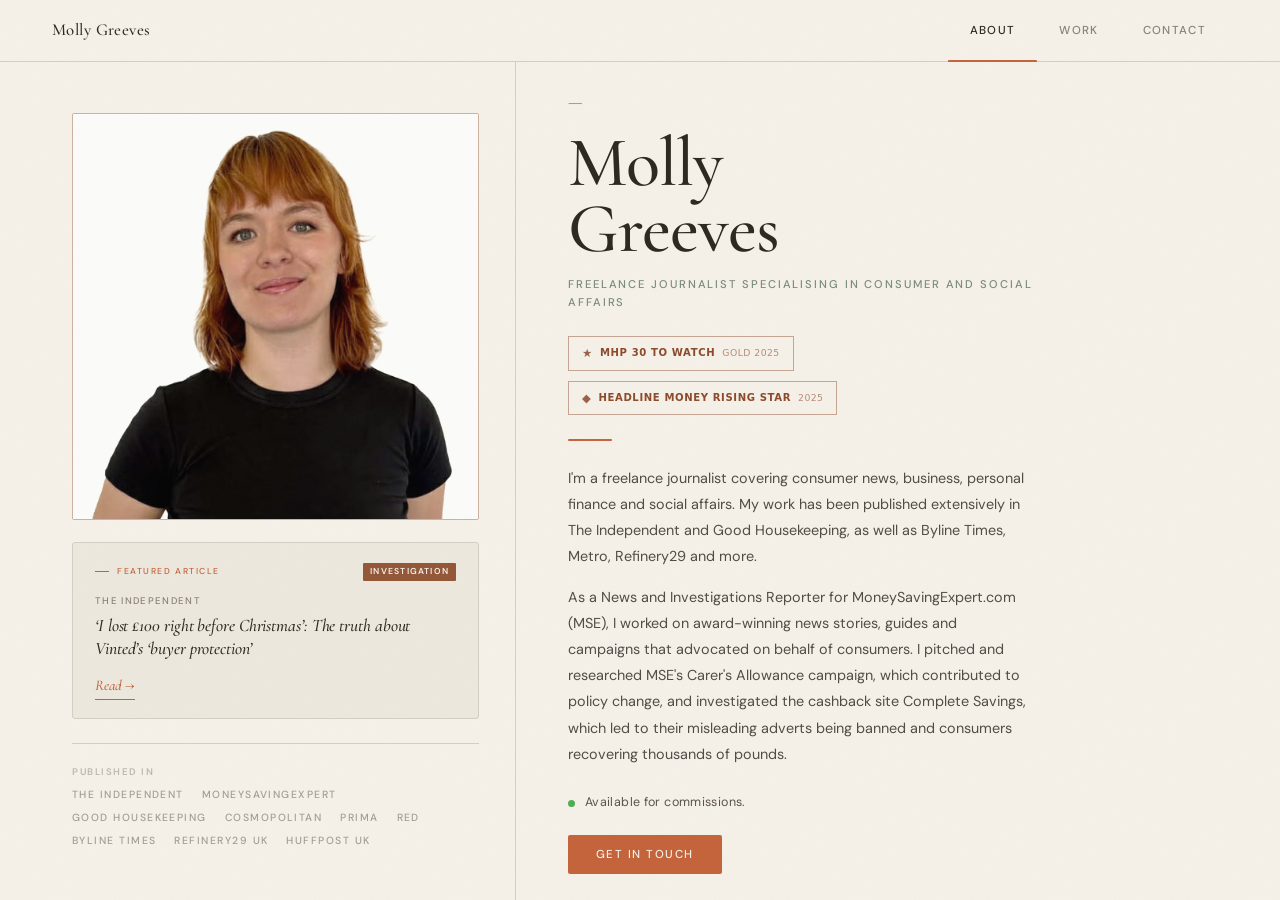
==== commit f79f4364: "Update index.html" ====
--- a/index.html
+++ b/index.html
@@ -4,14 +4,14 @@
   <meta charset="UTF-8">
   <meta name="viewport" content="width=device-width, initial-scale=1.0">
   <title>Molly Greeves</title>
-  <meta name="description" content="Molly Greeves is a consumer finance journalist at The Independent. Award-winning coverage of personal finance, consumer rights, cost of living, and investigations.">
-  <meta property="og:title" content="Molly Greeves — Consumer Finance Journalist">
-  <meta property="og:description" content="Award-winning consumer finance journalist at The Independent. Investigations, features, and personal finance coverage.">
+  <meta name="description" content="Molly Greeves is an award-winning journalist specialising in consumer and social affairs.">
+  <meta property="og:title" content="Molly Greeves - Consumer Finance Journalist">
+  <meta property="og:description" content="Award-winning journalist specialising in consumer and social affairs. Investigations, features, and personal finance coverage.">
   <meta property="og:url" content="https://mollygreeves.com">
   <meta property="og:type" content="website">
   <meta name="twitter:card" content="summary">
-  <meta name="twitter:title" content="Molly Greeves — Consumer Finance Journalist">
-  <meta name="twitter:description" content="Award-winning consumer finance journalist at The Independent. Investigations, features, and personal finance coverage.">
+  <meta name="twitter:title" content="Molly Greeves - Consumer Finance Journalist">
+  <meta name="twitter:description" content="Award-winning journalist specialising in consumer and social affairs. Investigations, features, and personal finance coverage.">
   <link rel="preconnect" href="https://fonts.googleapis.com">
   <link rel="preconnect" href="https://fonts.gstatic.com" crossorigin>
   <link href="https://fonts.googleapis.com/css2?family=Cormorant+Garamond:ital,wght@0,400;0,500;0,600;1,400;1,500&family=DM+Sans:ital,opsz,wght@0,9..40,300;0,9..40,400;0,9..40,500;1,9..40,400&display=swap" rel="stylesheet">
